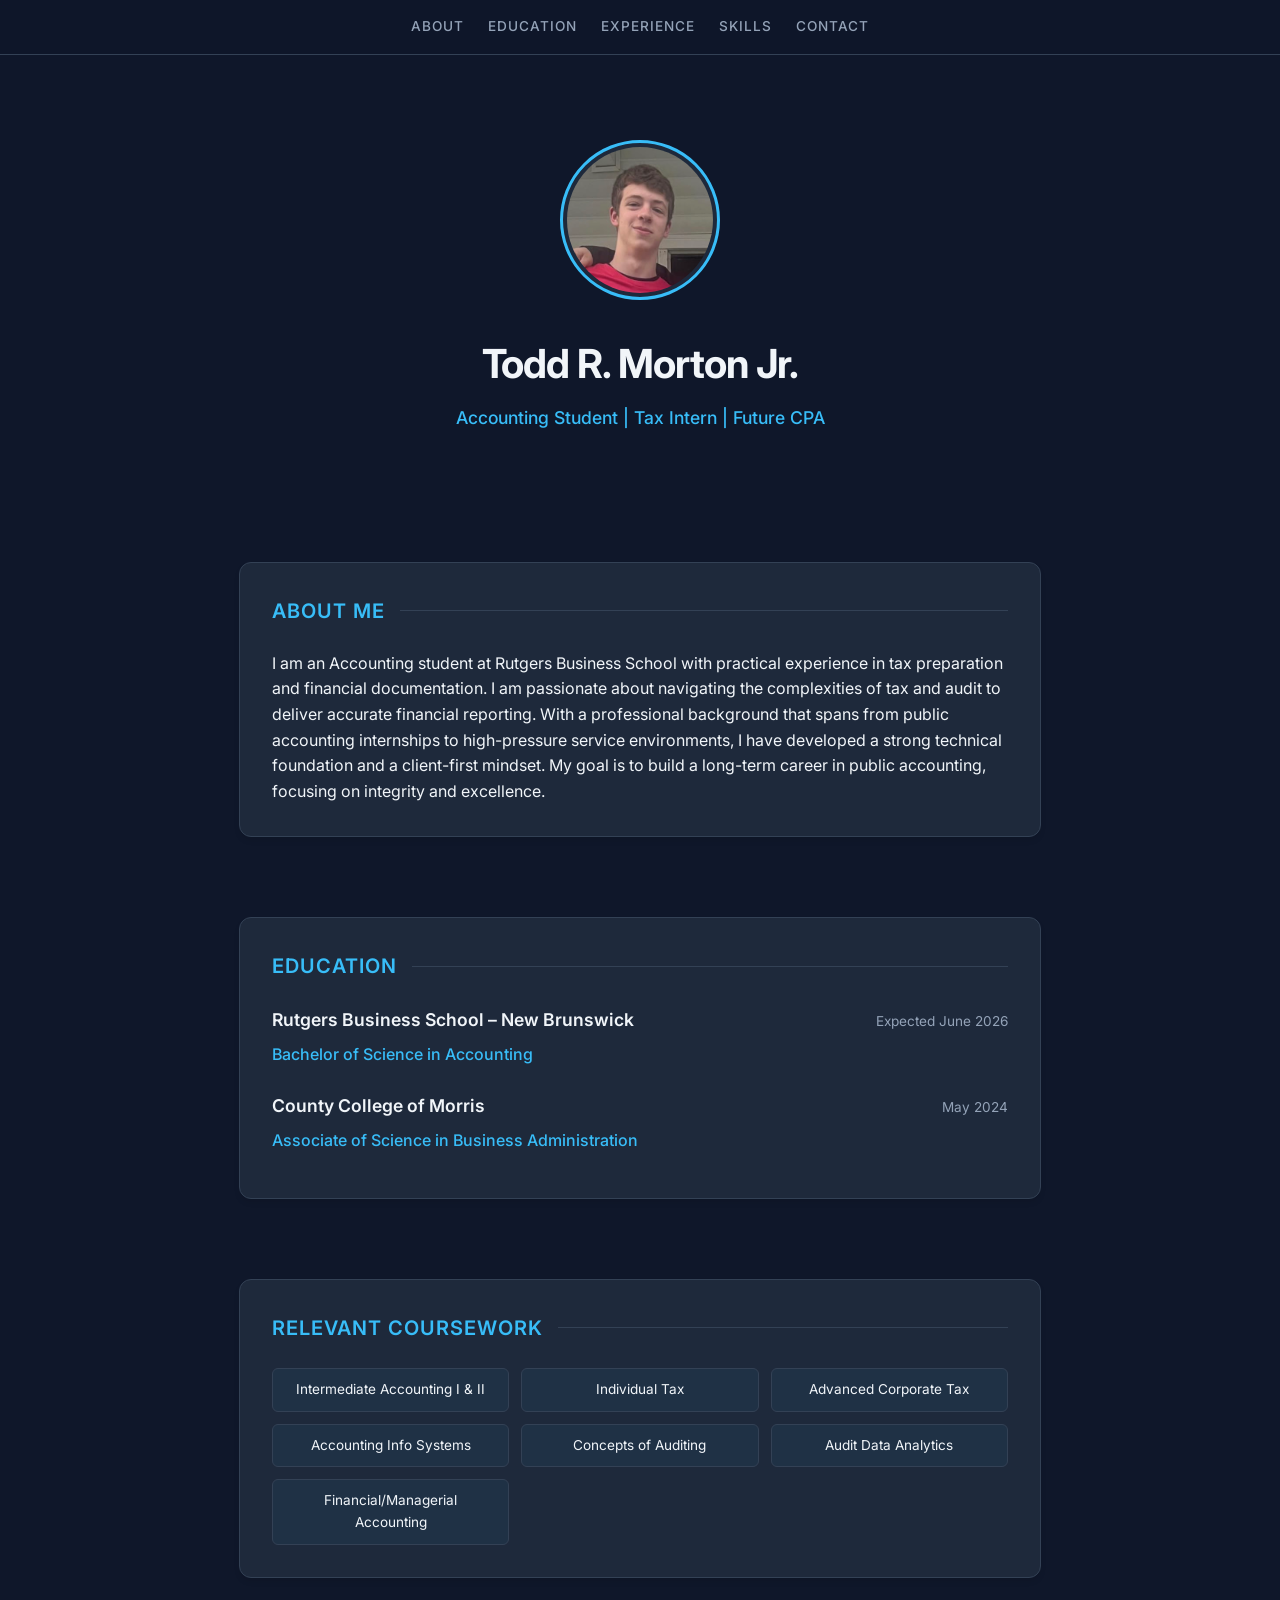
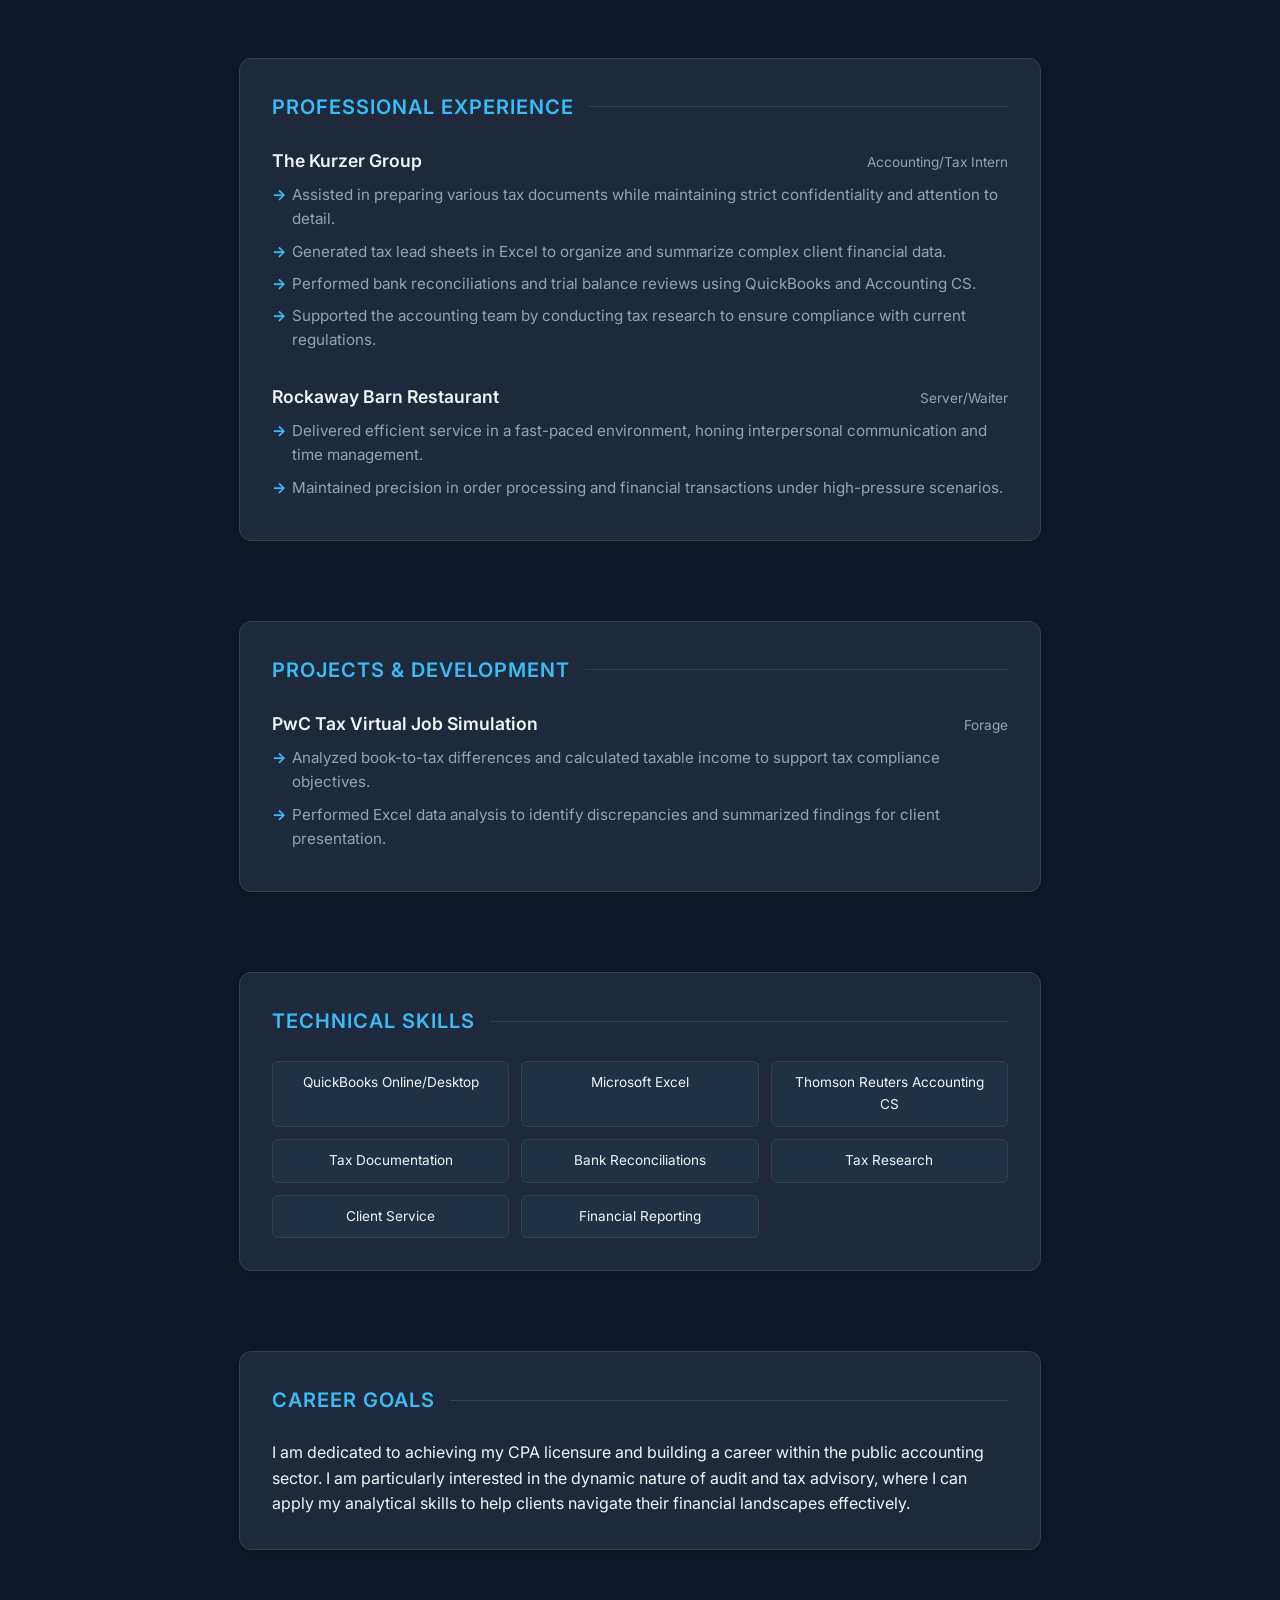
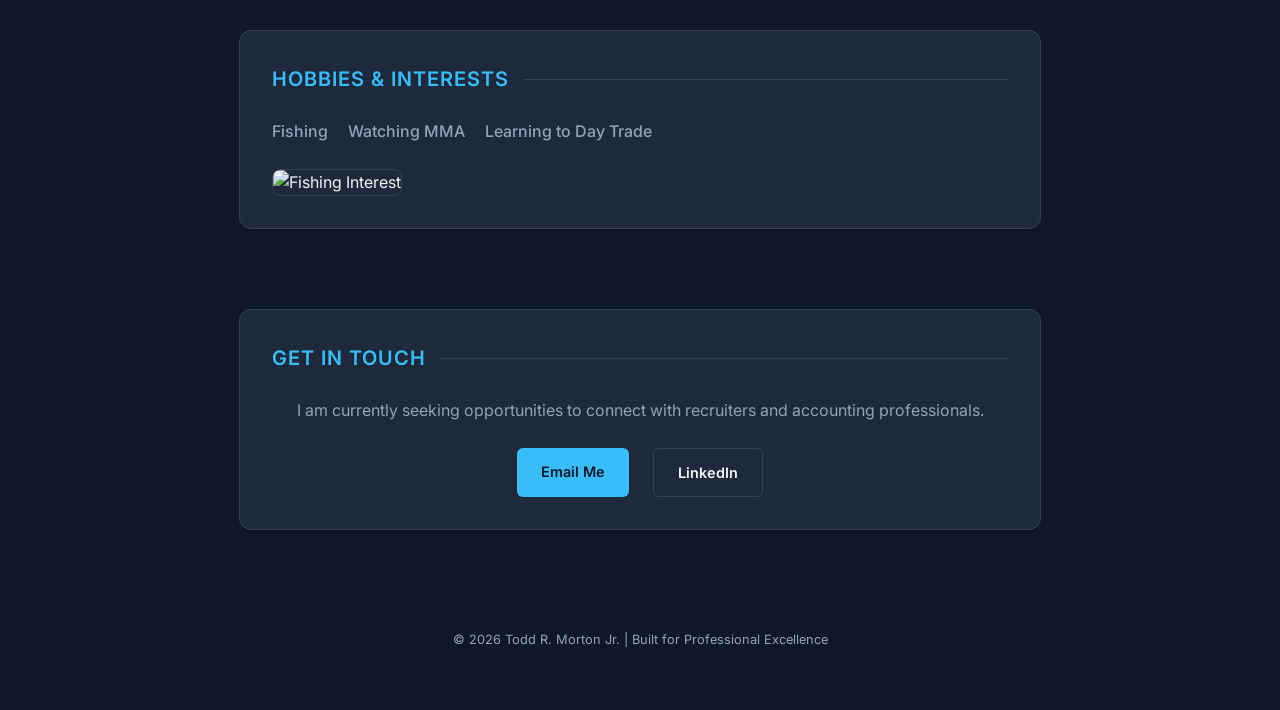
==== index.html @ 48b62138 "Add files via upload" ====
<!DOCTYPE html>
<html lang="en">
<head>
    <meta charset="UTF-8">
    <meta name="viewport" content="width=device-width, initial-scale=1.0">
    <title>Todd R. Morton Jr. | Portfolio</title>
    <link rel="preconnect" href="https://fonts.googleapis.com">
    <link rel="preconnect" href="https://fonts.gstatic.com" crossorigin>
    <link href="https://fonts.googleapis.com/css2?family=Inter:wght@300;400;500;600;700&display=swap" rel="stylesheet">
    <style>
        :root {
            --bg-dark: #0f172a;
            --bg-card: #1e293b;
            --primary-accent: #38bdf8;
            --text-main: #f1f5f9;
            --text-muted: #94a3b8;
            --border-color: #334155;
            --nav-bg: rgba(15, 23, 42, 0.9);
            --transition: all 0.3s ease;
        }

        * {
            margin: 0;
            padding: 0;
            box-sizing: border-box;
        }

        html {
            scroll-behavior: smooth;
        }

        body {
            font-family: 'Inter', sans-serif;
            background-color: var(--bg-dark);
            color: var(--text-main);
            line-height: 1.6;
            -webkit-font-smoothing: antialiased;
        }

        .container {
            max-width: 850px;
            margin: 0 auto;
            padding: 0 24px;
        }

        /* Navigation */
        nav {
            position: fixed;
            top: 0;
            width: 100%;
            background: var(--nav-bg);
            backdrop-filter: blur(10px);
            z-index: 1000;
            border-bottom: 1px solid var(--border-color);
        }

        nav .container {
            display: flex;
            justify-content: center;
            padding: 1rem 0;
            gap: 1.5rem;
        }

        nav a {
            text-decoration: none;
            color: var(--text-muted);
            font-size: 0.85rem;
            font-weight: 500;
            text-transform: uppercase;
            letter-spacing: 1px;
            transition: var(--transition);
        }

        nav a:hover {
            color: var(--primary-accent);
        }

        /* Header Section */
        header {
            padding: 140px 0 60px;
            text-align: center;
        }

        .profile-img {
            width: 160px;
            height: 160px;
            border-radius: 50%;
            object-fit: cover;
            margin-bottom: 24px;
            border: 3px solid var(--primary-accent);
            padding: 4px;
            background: var(--bg-card);
        }

        h1 {
            font-size: 2.5rem;
            font-weight: 700;
            margin-bottom: 8px;
            letter-spacing: -0.025em;
        }

        .title-tag {
            color: var(--primary-accent);
            font-size: 1.1rem;
            font-weight: 500;
            margin-bottom: 30px;
        }

        /* Section Styling */
        section {
            padding: 40px 0;
        }

        .card {
            background: var(--bg-card);
            border: 1px solid var(--border-color);
            border-radius: 12px;
            padding: 32px;
            box-shadow: 0 4px 6px -1px rgba(0, 0, 0, 0.1);
            transition: var(--transition);
        }

        .card:hover {
            border-color: var(--primary-accent);
        }

        h2 {
            font-size: 1.25rem;
            font-weight: 600;
            margin-bottom: 24px;
            color: var(--primary-accent);
            text-transform: uppercase;
            letter-spacing: 0.05em;
            display: flex;
            align-items: center;
        }

        h2::after {
            content: "";
            height: 1px;
            background: var(--border-color);
            flex-grow: 1;
            margin-left: 15px;
        }

        /* Lists and Items */
        .item-header {
            display: flex;
            justify-content: space-between;
            align-items: baseline;
            margin-bottom: 8px;
        }

        h3 {
            font-size: 1.1rem;
            font-weight: 600;
            color: var(--text-main);
        }

        .date {
            font-size: 0.85rem;
            color: var(--text-muted);
        }

        .sub-title {
            color: var(--primary-accent);
            font-weight: 500;
            margin-bottom: 12px;
            display: block;
        }

        .bullets {
            list-style: none;
        }

        .bullets li {
            position: relative;
            padding-left: 20px;
            margin-bottom: 8px;
            font-size: 0.95rem;
            color: var(--text-muted);
        }

        .bullets li::before {
            content: "→";
            position: absolute;
            left: 0;
            color: var(--primary-accent);
            font-weight: bold;
        }

        /* Skills Grid */
        .skills-grid {
            display: grid;
            grid-template-columns: repeat(auto-fill, minmax(180px, 1fr));
            gap: 12px;
        }

        .skill-tag {
            background: rgba(56, 189, 248, 0.05);
            border: 1px solid var(--border-color);
            padding: 10px 15px;
            border-radius: 6px;
            font-size: 0.85rem;
            text-align: center;
            transition: var(--transition);
        }

        .skill-tag:hover {
            background: rgba(56, 189, 248, 0.1);
            border-color: var(--primary-accent);
        }

        /* Hobbies Section */
        .hobby-list {
            display: flex;
            gap: 20px;
            margin-bottom: 24px;
            flex-wrap: wrap;
        }

        .hobby-item {
            color: var(--text-muted);
            font-weight: 500;
        }

        .hobby-img {
            width: 100%;
            max-height: 350px;
            object-fit: cover;
            border-radius: 8px;
            border: 1px solid var(--border-color);
        }

        /* Contact Section */
        .contact-links {
            display: flex;
            justify-content: center;
            gap: 1.5rem;
            margin-top: 20px;
        }

        .btn {
            padding: 12px 24px;
            border-radius: 6px;
            text-decoration: none;
            font-weight: 600;
            font-size: 0.9rem;
            transition: var(--transition);
        }

        .btn-primary {
            background: var(--primary-accent);
            color: var(--bg-dark);
        }

        .btn-primary:hover {
            opacity: 0.9;
            transform: translateY(-2px);
        }

        .btn-secondary {
            border: 1px solid var(--border-color);
            color: var(--text-main);
        }

        .btn-secondary:hover {
            background: var(--border-color);
            transform: translateY(-2px);
        }

        footer {
            text-align: center;
            padding: 60px 0;
            color: var(--text-muted);
            font-size: 0.8rem;
        }

        /* Responsive */
        @media (max-width: 640px) {
            h1 { font-size: 2rem; }
            .item-header { flex-direction: column; }
            .date { margin-top: 4px; }
            nav .container { gap: 0.8rem; }
            nav a { font-size: 0.7rem; }
        }
    </style>
</head>
<body>

    <nav>
        <div class="container">
            <a href="#about">About</a>
            <a href="#education">Education</a>
            <a href="#experience">Experience</a>
            <a href="#skills">Skills</a>
            <a href="#contact">Contact</a>
        </div>
    </nav>

    <header>
        <div class="container">
            <img src="Assets/PFP.jpeg" alt="Todd R. Morton Jr." class="profile-img">
            <h1>Todd R. Morton Jr.</h1>
            <p class="title-tag">Accounting Student | Tax Intern | Future CPA</p>
        </div>
    </header>

    <main class="container">
        
        <section id="about">
            <div class="card">
                <h2>About Me</h2>
                <p>I am an Accounting student at Rutgers Business School with practical experience in tax preparation and financial documentation. I am passionate about navigating the complexities of tax and audit to deliver accurate financial reporting. With a professional background that spans from public accounting internships to high-pressure service environments, I have developed a strong technical foundation and a client-first mindset. My goal is to build a long-term career in public accounting, focusing on integrity and excellence.</p>
            </div>
        </section>

        <section id="education">
            <div class="card">
                <h2>Education</h2>
                
                <div style="margin-bottom: 24px;">
                    <div class="item-header">
                        <h3>Rutgers Business School – New Brunswick</h3>
                        <span class="date">Expected June 2026</span>
                    </div>
                    <span class="sub-title">Bachelor of Science in Accounting</span>
                </div>

                <div>
                    <div class="item-header">
                        <h3>County College of Morris</h3>
                        <span class="date">May 2024</span>
                    </div>
                    <span class="sub-title">Associate of Science in Business Administration</span>
                </div>
            </div>
        </section>

        <section id="coursework">
            <div class="card">
                <h2>Relevant Coursework</h2>
                <div class="skills-grid">
                    <div class="skill-tag">Intermediate Accounting I & II</div>
                    <div class="skill-tag">Individual Tax</div>
                    <div class="skill-tag">Advanced Corporate Tax</div>
                    <div class="skill-tag">Accounting Info Systems</div>
                    <div class="skill-tag">Concepts of Auditing</div>
                    <div class="skill-tag">Audit Data Analytics</div>
                    <div class="skill-tag">Financial/Managerial Accounting</div>
                </div>
            </div>
        </section>

        <section id="experience">
            <div class="card">
                <h2>Professional Experience</h2>
                
                <div style="margin-bottom: 30px;">
                    <div class="item-header">
                        <h3>The Kurzer Group</h3>
                        <span class="date">Accounting/Tax Intern</span>
                    </div>
                    <ul class="bullets">
                        <li>Assisted in preparing various tax documents while maintaining strict confidentiality and attention to detail.</li>
                        <li>Generated tax lead sheets in Excel to organize and summarize complex client financial data.</li>
                        <li>Performed bank reconciliations and trial balance reviews using QuickBooks and Accounting CS.</li>
                        <li>Supported the accounting team by conducting tax research to ensure compliance with current regulations.</li>
                    </ul>
                </div>

                <div>
                    <div class="item-header">
                        <h3>Rockaway Barn Restaurant</h3>
                        <span class="date">Server/Waiter</span>
                    </div>
                    <ul class="bullets">
                        <li>Delivered efficient service in a fast-paced environment, honing interpersonal communication and time management.</li>
                        <li>Maintained precision in order processing and financial transactions under high-pressure scenarios.</li>
                    </ul>
                </div>
            </div>
        </section>

        <section id="projects">
            <div class="card">
                <h2>Projects & Development</h2>
                <div class="item-header">
                    <h3>PwC Tax Virtual Job Simulation</h3>
                    <span class="date">Forage</span>
                </div>
                <ul class="bullets">
                    <li>Analyzed book-to-tax differences and calculated taxable income to support tax compliance objectives.</li>
                    <li>Performed Excel data analysis to identify discrepancies and summarized findings for client presentation.</li>
                </ul>
            </div>
        </section>

        <section id="skills">
            <div class="card">
                <h2>Technical Skills</h2>
                <div class="skills-grid">
                    <div class="skill-tag">QuickBooks Online/Desktop</div>
                    <div class="skill-tag">Microsoft Excel</div>
                    <div class="skill-tag">Thomson Reuters Accounting CS</div>
                    <div class="skill-tag">Tax Documentation</div>
                    <div class="skill-tag">Bank Reconciliations</div>
                    <div class="skill-tag">Tax Research</div>
                    <div class="skill-tag">Client Service</div>
                    <div class="skill-tag">Financial Reporting</div>
                </div>
            </div>
        </section>

        <section id="goals">
            <div class="card">
                <h2>Career Goals</h2>
                <p>I am dedicated to achieving my CPA licensure and building a career within the public accounting sector. I am particularly interested in the dynamic nature of audit and tax advisory, where I can apply my analytical skills to help clients navigate their financial landscapes effectively.</p>
            </div>
        </section>

        <section id="hobbies">
            <div class="card">
                <h2>Hobbies & Interests</h2>
                <div class="hobby-list">
                    <span class="hobby-item">Fishing</span>
                    <span class="hobby-item">Watching MMA</span>
                    <span class="hobby-item">Learning to Day Trade</span>
                </div>
                <img src="Assets/fishing.jpg" alt="Fishing Interest" class="hobby-img">
            </div>
        </section>

        <section id="contact">
            <div class="card" style="text-align: center;">
                <h2>Get In Touch</h2>
                <p style="color: var(--text-muted); margin-bottom: 24px;">I am currently seeking opportunities to connect with recruiters and accounting professionals.</p>
                <div class="contact-links">
                    <a href="mailto:trm168@rutgers.edu" class="btn btn-primary">Email Me</a>
                    <a href="https://www.linkedin.com/in/todd-morton-99712b32a/" target="_blank" class="btn btn-secondary">LinkedIn</a>
                </div>
            </div>
        </section>

    </main>

    <footer>
        <div class="container">
            <p>&copy; 2026 Todd R. Morton Jr. | Built for Professional Excellence</p>
        </div>
    </footer>

</body>
</html>
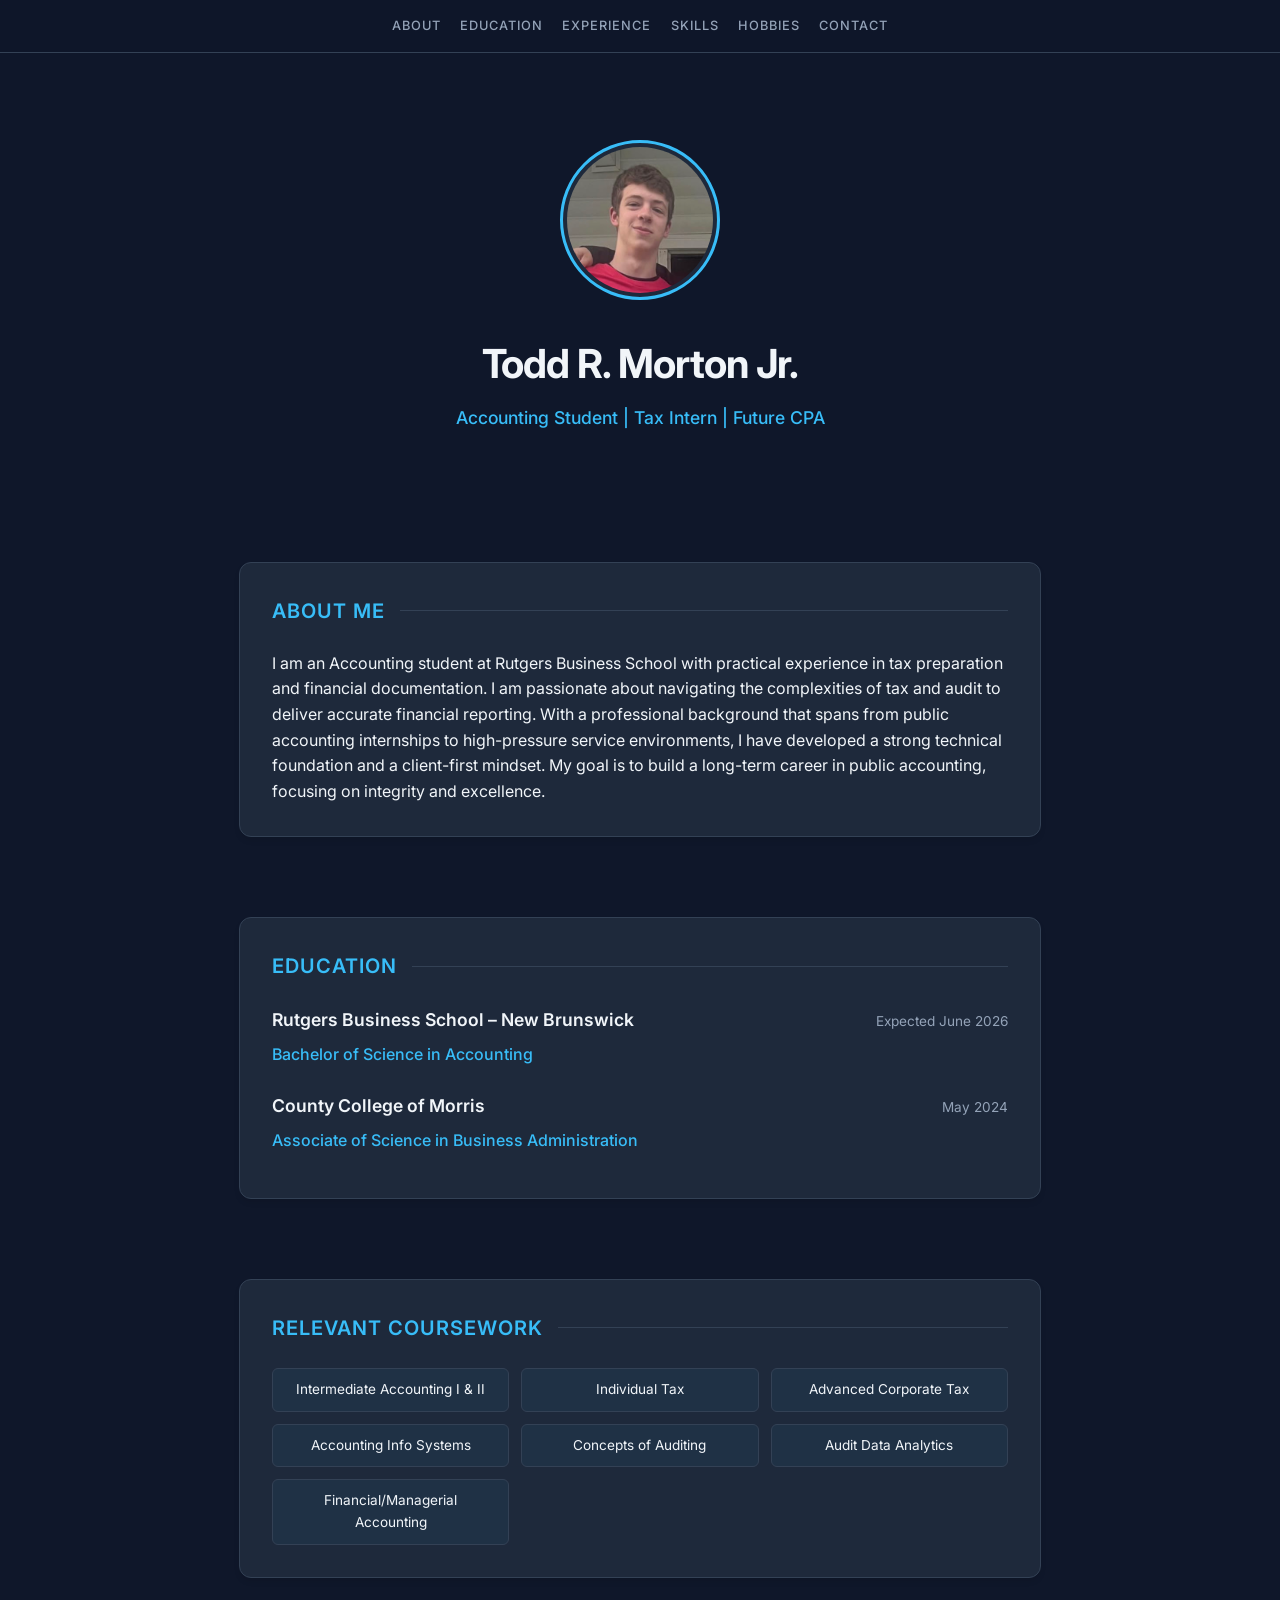
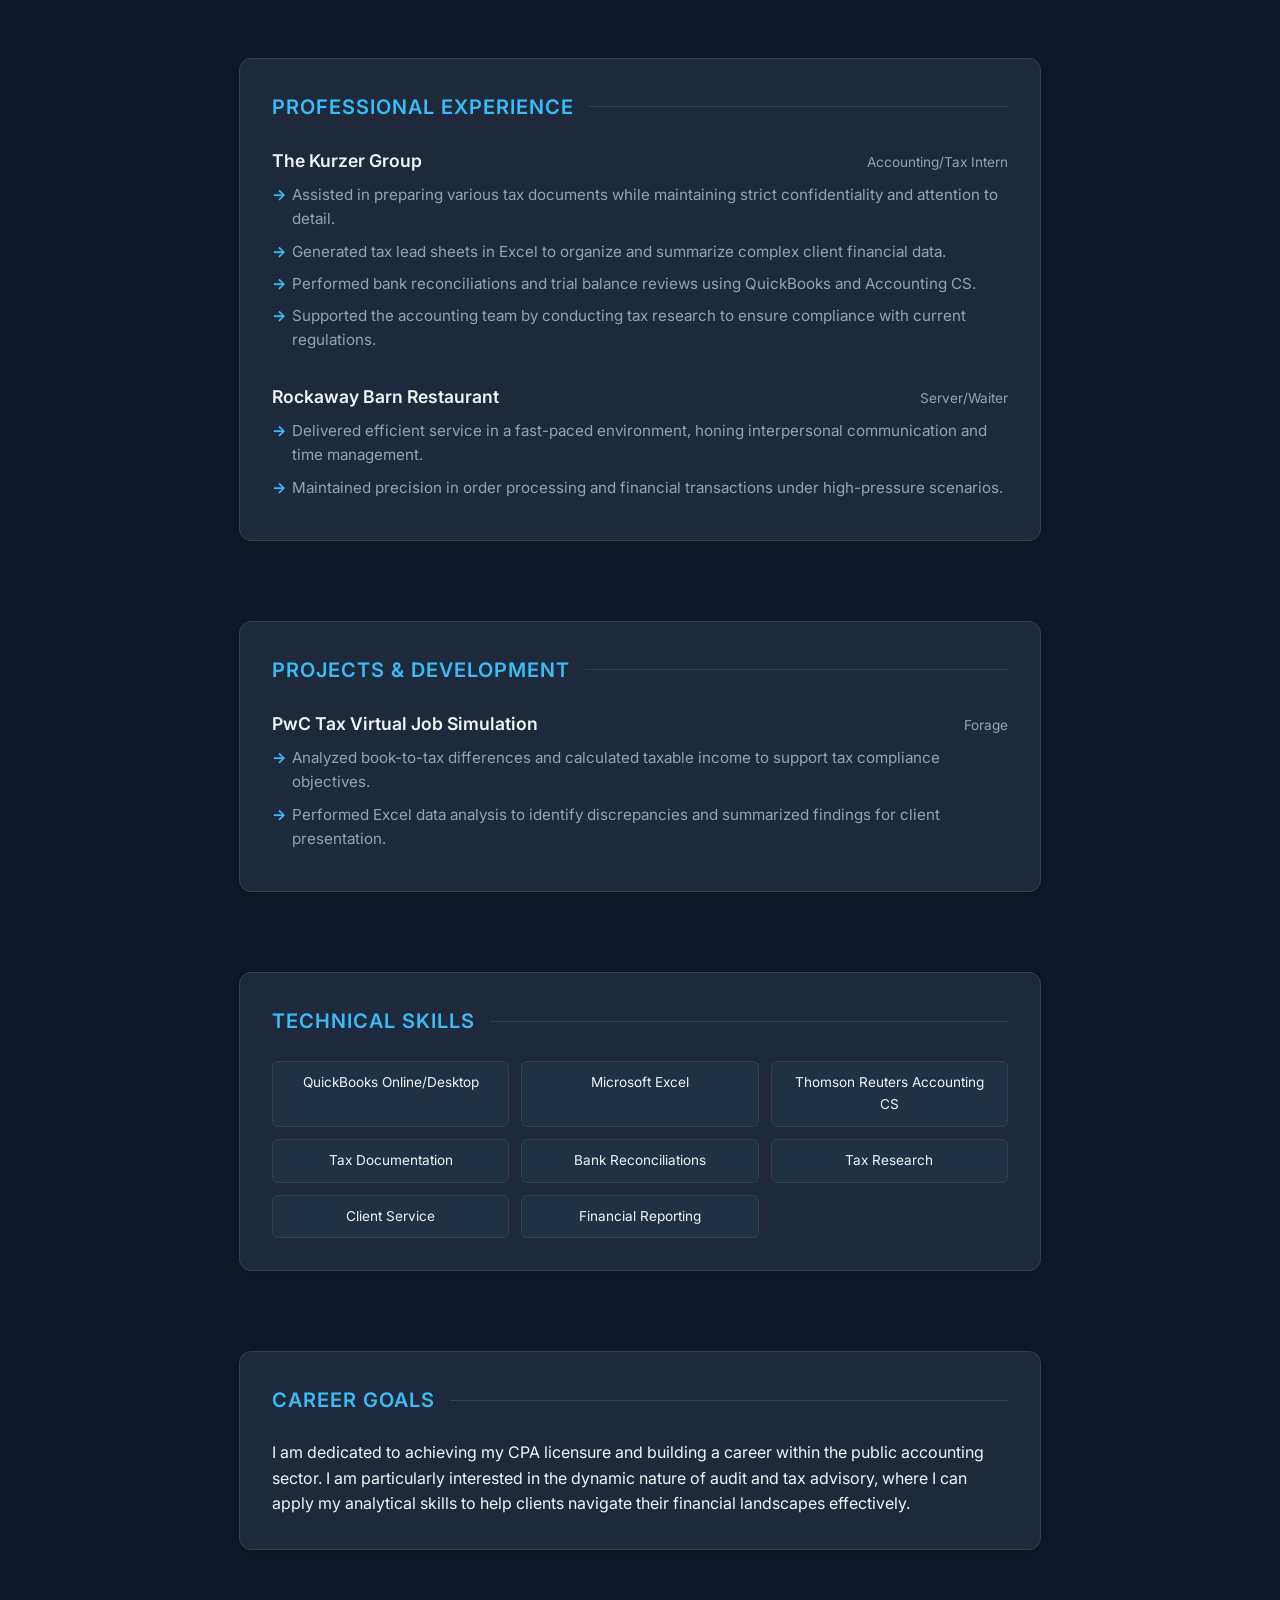
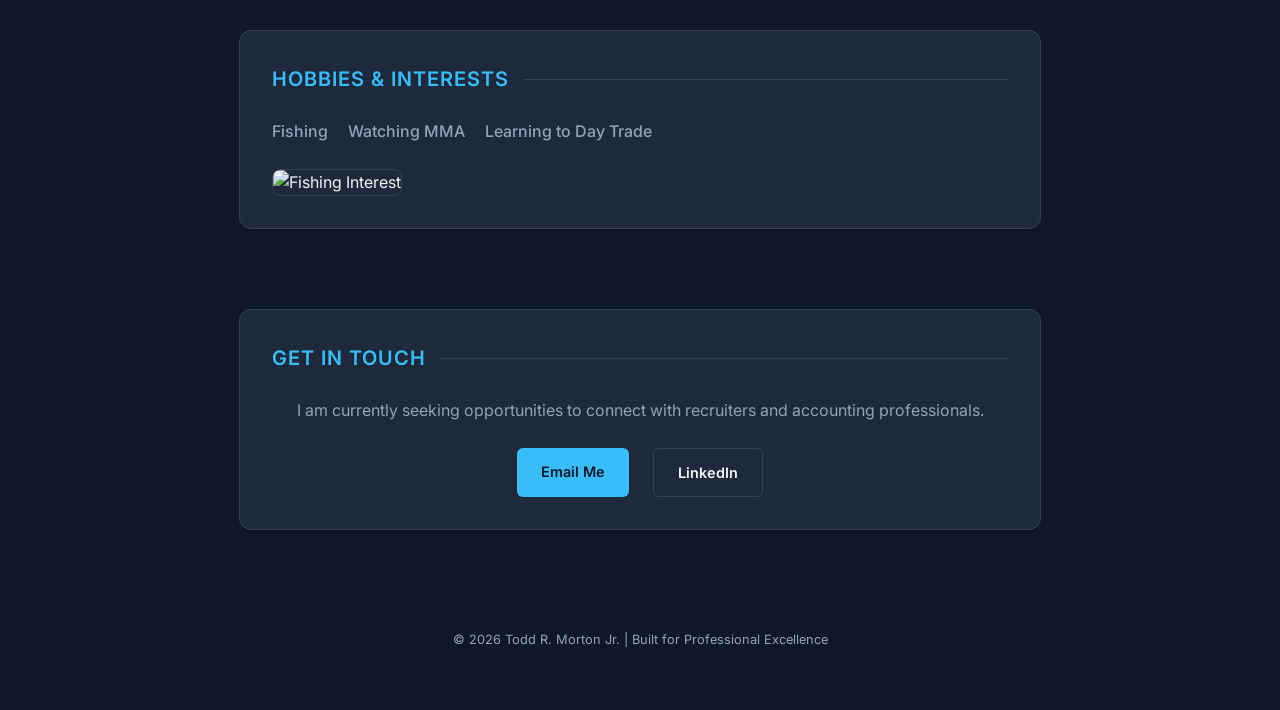
==== commit 31f81267: "Add files via upload" ====
--- a/index.html
+++ b/index.html
@@ -58,13 +58,13 @@
             display: flex;
             justify-content: center;
             padding: 1rem 0;
-            gap: 1.5rem;
+            gap: 1.2rem;
         }
 
         nav a {
             text-decoration: none;
             color: var(--text-muted);
-            font-size: 0.85rem;
+            font-size: 0.8rem;
             font-weight: 500;
             text-transform: uppercase;
             letter-spacing: 1px;
@@ -281,8 +281,8 @@
             h1 { font-size: 2rem; }
             .item-header { flex-direction: column; }
             .date { margin-top: 4px; }
-            nav .container { gap: 0.8rem; }
-            nav a { font-size: 0.7rem; }
+            nav .container { gap: 0.6rem; }
+            nav a { font-size: 0.65rem; }
         }
     </style>
 </head>
@@ -294,6 +294,7 @@
             <a href="#education">Education</a>
             <a href="#experience">Experience</a>
             <a href="#skills">Skills</a>
+            <a href="#hobbies">Hobbies</a>
             <a href="#contact">Contact</a>
         </div>
     </nav>
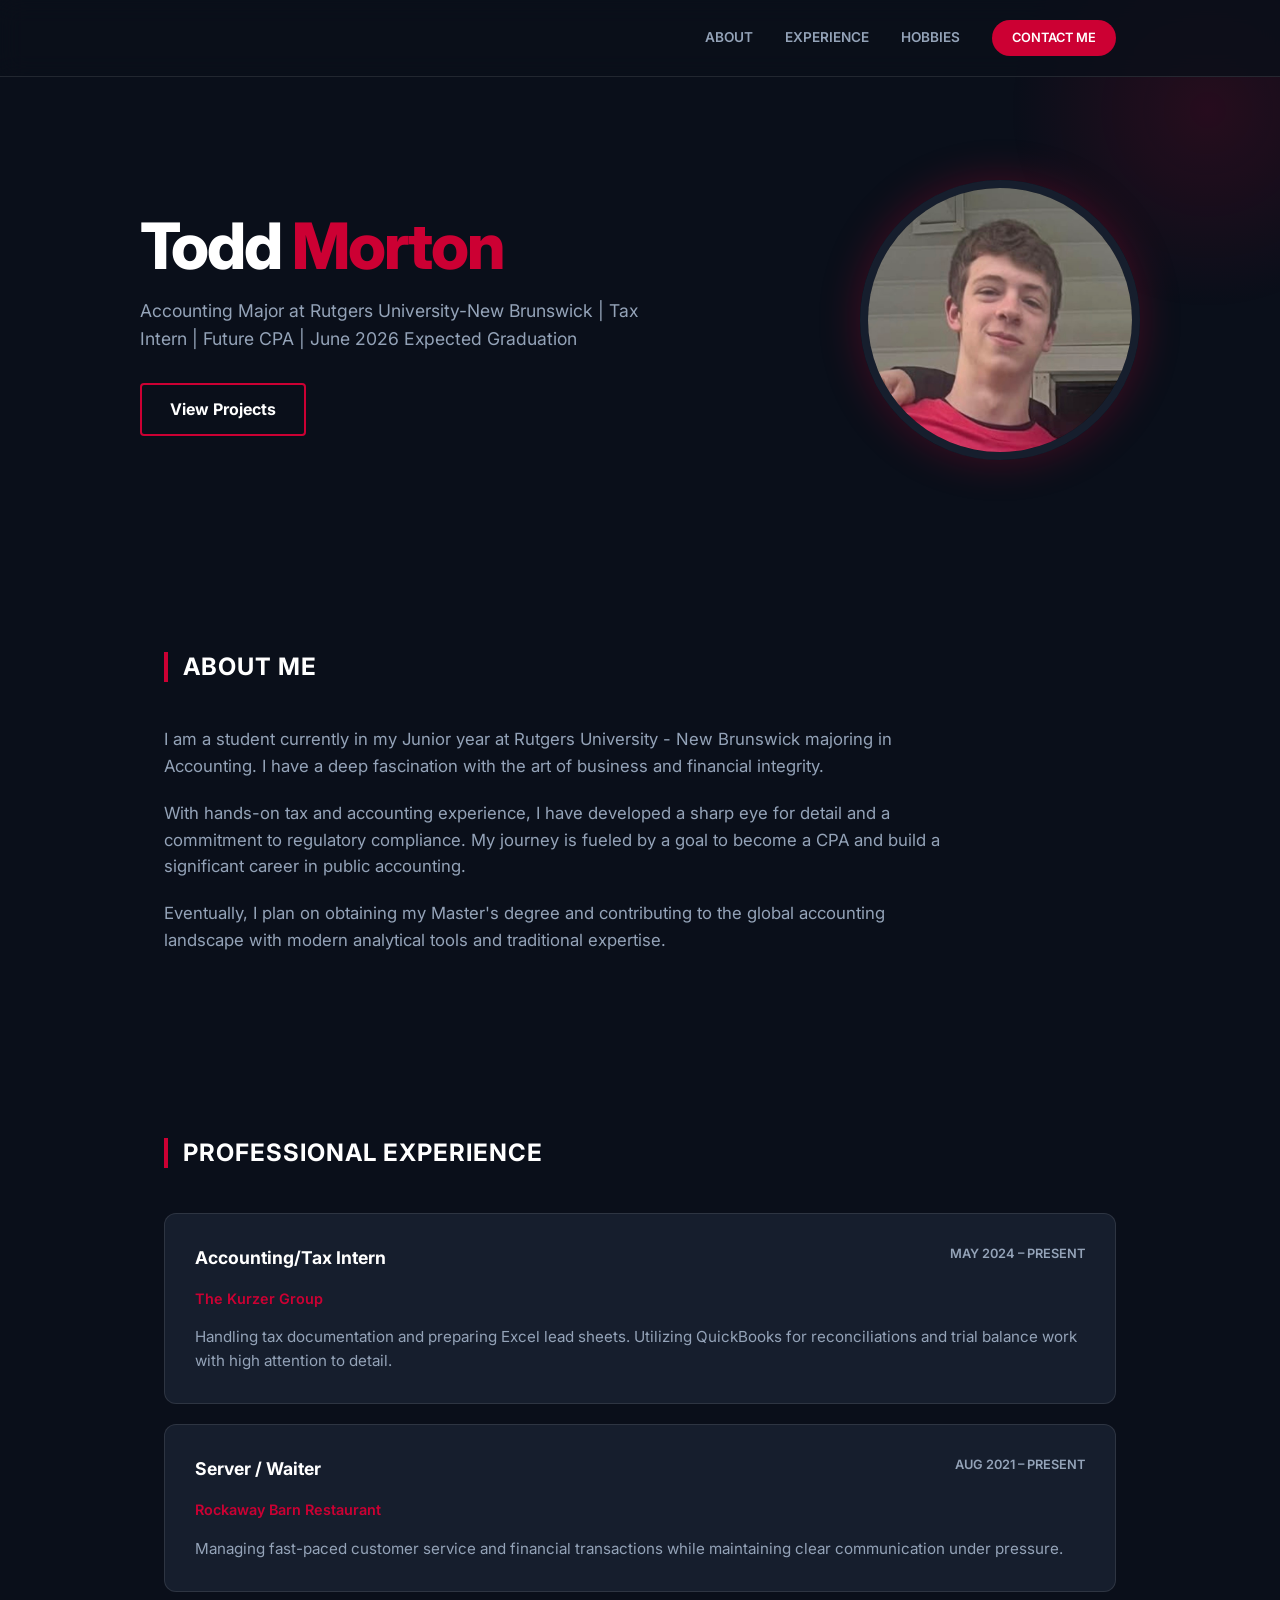
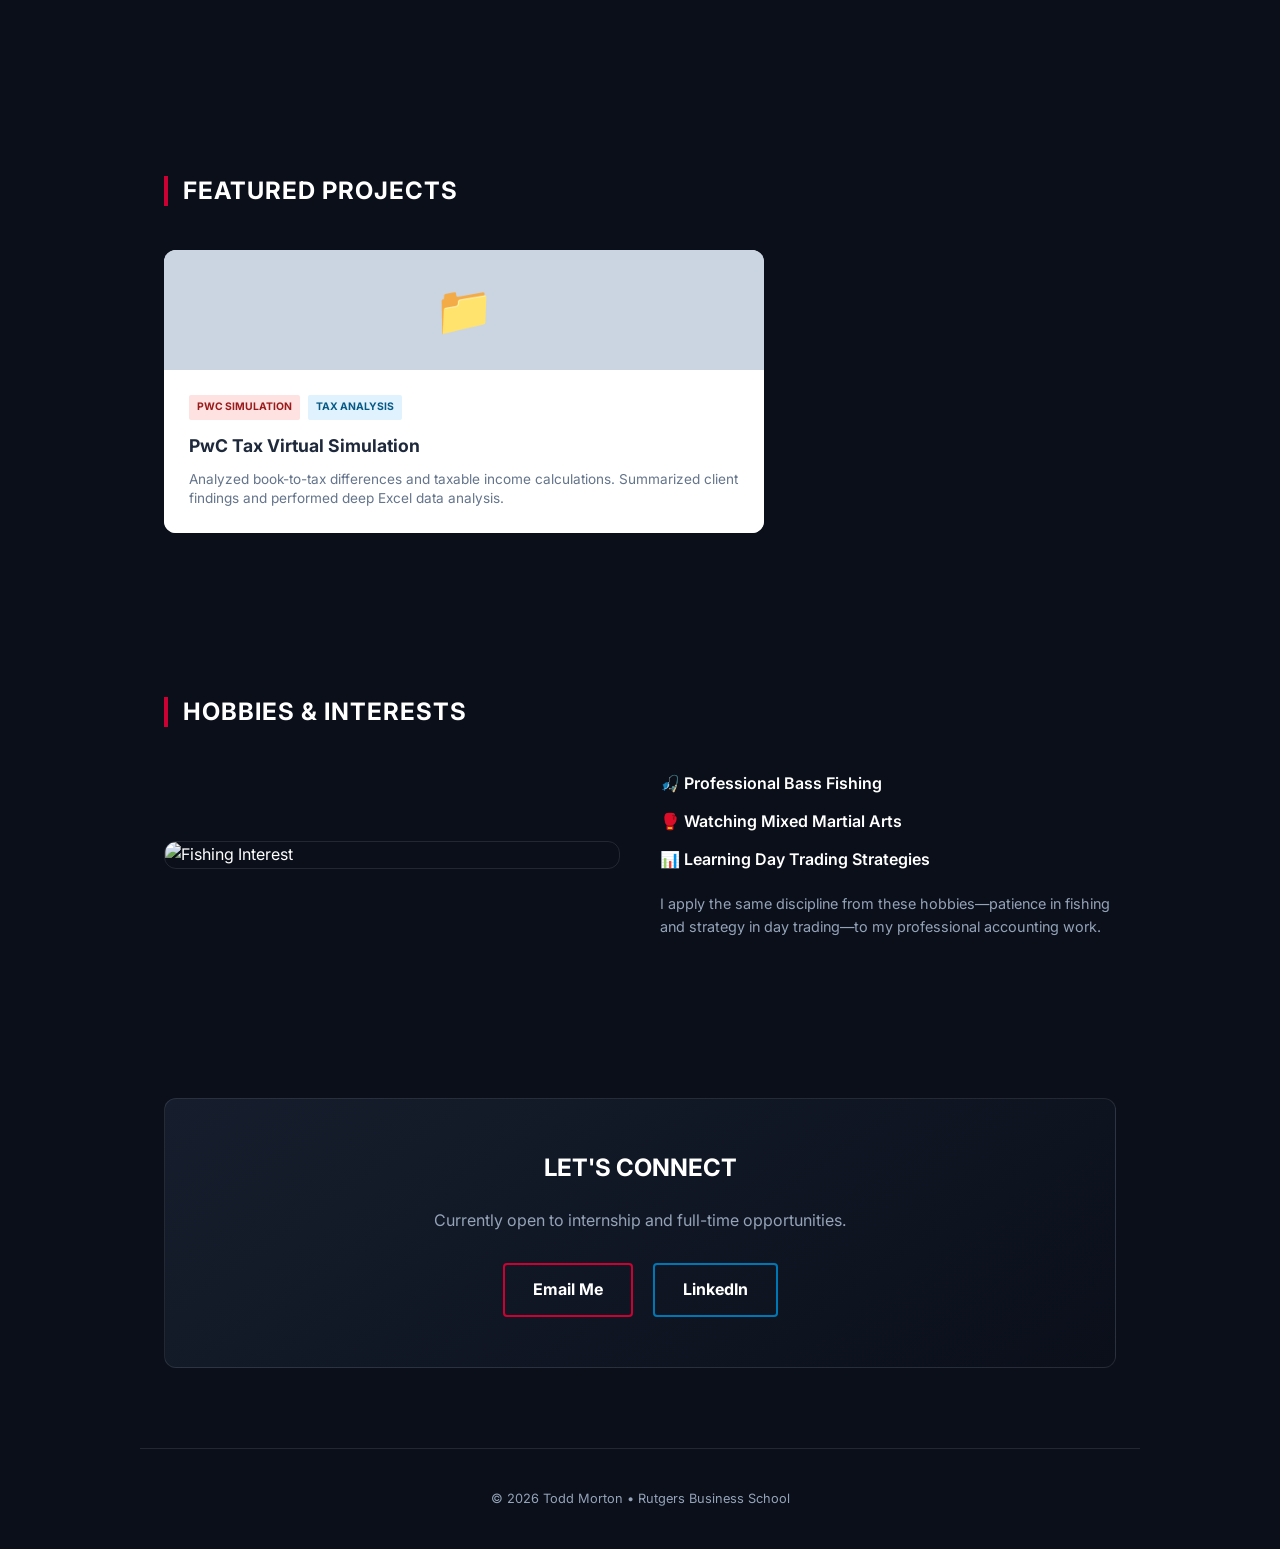
==== commit ecdfc4f0: "Add files via upload" ====
--- a/index.html
+++ b/index.html
@@ -3,20 +3,20 @@
 <head>
     <meta charset="UTF-8">
     <meta name="viewport" content="width=device-width, initial-scale=1.0">
-    <title>Todd R. Morton Jr. | Portfolio</title>
+    <title>Todd Morton | Accounting Professional</title>
     <link rel="preconnect" href="https://fonts.googleapis.com">
     <link rel="preconnect" href="https://fonts.gstatic.com" crossorigin>
-    <link href="https://fonts.googleapis.com/css2?family=Inter:wght@300;400;500;600;700&display=swap" rel="stylesheet">
+    <link href="https://fonts.googleapis.com/css2?family=Inter:wght@300;400;600;700;800&display=swap" rel="stylesheet">
     <style>
         :root {
-            --bg-dark: #0f172a;
-            --bg-card: #1e293b;
-            --primary-accent: #38bdf8;
-            --text-main: #f1f5f9;
+            --bg-dark: #0a0f1a;
+            --bg-card: #161e2d;
+            --accent-red: #cc0033; /* Rutgers Red */
+            --accent-blue: #38bdf8;
+            --text-main: #ffffff;
             --text-muted: #94a3b8;
-            --border-color: #334155;
-            --nav-bg: rgba(15, 23, 42, 0.9);
-            --transition: all 0.3s ease;
+            --border: rgba(255, 255, 255, 0.1);
+            --transition: all 0.4s cubic-bezier(0.175, 0.885, 0.32, 1.275);
         }
 
         * {
@@ -25,20 +25,30 @@
             box-sizing: border-box;
         }
 
-        html {
-            scroll-behavior: smooth;
-        }
+        html { scroll-behavior: smooth; }
 
         body {
             font-family: 'Inter', sans-serif;
             background-color: var(--bg-dark);
             color: var(--text-main);
             line-height: 1.6;
-            -webkit-font-smoothing: antialiased;
+            overflow-x: hidden;
+        }
+
+        /* Modern Background Decoration */
+        body::before {
+            content: "";
+            position: fixed;
+            top: -10%;
+            right: -10%;
+            width: 400px;
+            height: 400px;
+            background: radial-gradient(circle, rgba(204, 0, 51, 0.15) 0%, transparent 70%);
+            z-index: -1;
         }
 
         .container {
-            max-width: 850px;
+            max-width: 1000px;
             margin: 0 auto;
             padding: 0 24px;
         }
@@ -48,241 +58,246 @@
             position: fixed;
             top: 0;
             width: 100%;
-            background: var(--nav-bg);
-            backdrop-filter: blur(10px);
+            padding: 20px 0;
+            background: rgba(10, 15, 26, 0.8);
+            backdrop-filter: blur(12px);
             z-index: 1000;
-            border-bottom: 1px solid var(--border-color);
+            border-bottom: 1px solid var(--border);
         }
 
         nav .container {
             display: flex;
-            justify-content: center;
-            padding: 1rem 0;
-            gap: 1.2rem;
-        }
-
-        nav a {
+            justify-content: flex-end; /* Pushes links to the right since logo is gone */
+            align-items: center;
+        }
+
+        .nav-links {
+            display: flex;
+            gap: 2rem;
+            align-items: center;
+        }
+
+        .nav-links a {
             text-decoration: none;
             color: var(--text-muted);
-            font-size: 0.8rem;
-            font-weight: 500;
+            font-size: 0.85rem;
+            font-weight: 600;
             text-transform: uppercase;
-            letter-spacing: 1px;
             transition: var(--transition);
         }
 
-        nav a:hover {
-            color: var(--primary-accent);
-        }
-
-        /* Header Section */
-        header {
-            padding: 140px 0 60px;
-            text-align: center;
+        .nav-links a:hover { color: var(--text-main); }
+
+        .contact-pill {
+            background: var(--accent-red);
+            color: white !important;
+            padding: 8px 20px;
+            border-radius: 50px;
+            font-size: 0.8rem !important;
+        }
+
+        /* Hero Section */
+        .hero {
+            padding: 180px 0 100px;
+            display: flex;
+            align-items: center;
+            justify-content: space-between;
+            gap: 40px;
+        }
+
+        .hero-text { flex: 1; }
+
+        .hero-text h1 {
+            font-size: 4rem;
+            font-weight: 800;
+            line-height: 1.1;
+            margin-bottom: 15px;
+            letter-spacing: -2px;
+        }
+
+        .hero-text h1 span { color: var(--accent-red); }
+
+        .hero-subtitle {
+            font-size: 1.1rem;
+            color: var(--text-muted);
+            margin-bottom: 30px;
+            max-width: 500px;
+        }
+
+        .btn-view-projects {
+            display: inline-block;
+            padding: 12px 28px;
+            border: 2px solid var(--accent-red);
+            color: var(--text-main);
+            text-decoration: none;
+            font-weight: 700;
+            border-radius: 4px;
+            transition: var(--transition);
+        }
+
+        .btn-view-projects:hover {
+            background: var(--accent-red);
+            transform: translateY(-3px);
+        }
+
+        .hero-image-wrapper {
+            position: relative;
+            flex-shrink: 0;
         }
 
         .profile-img {
-            width: 160px;
-            height: 160px;
+            width: 280px;
+            height: 280px;
             border-radius: 50%;
             object-fit: cover;
-            margin-bottom: 24px;
-            border: 3px solid var(--primary-accent);
-            padding: 4px;
+            border: 8px solid var(--bg-card);
+            box-shadow: 0 0 40px rgba(204, 0, 51, 0.3);
+            position: relative;
+            z-index: 2;
+        }
+
+        /* Section Styling */
+        section { padding: 80px 0; }
+
+        .section-header {
+            margin-bottom: 40px;
+            display: flex;
+            align-items: center;
+            gap: 15px;
+        }
+
+        .section-header span {
+            width: 4px;
+            height: 30px;
+            background: var(--accent-red);
+            display: inline-block;
+        }
+
+        .section-header h2 {
+            text-transform: uppercase;
+            font-size: 1.5rem;
+            letter-spacing: 1px;
+        }
+
+        /* About Section */
+        .about-content p {
+            color: var(--text-muted);
+            margin-bottom: 20px;
+            font-size: 1.05rem;
+            max-width: 800px;
+        }
+
+        /* Experience Cards */
+        .exp-card {
             background: var(--bg-card);
-        }
-
-        h1 {
-            font-size: 2.5rem;
+            border: 1px solid var(--border);
+            border-radius: 12px;
+            padding: 30px;
+            margin-bottom: 20px;
+            transition: var(--transition);
+        }
+
+        .exp-card:hover { border-color: var(--accent-red); }
+
+        .exp-header {
+            display: flex;
+            justify-content: space-between;
+            margin-bottom: 15px;
+        }
+
+        .exp-title { font-weight: 700; font-size: 1.1rem; }
+        .exp-date { color: var(--text-muted); font-size: 0.8rem; font-weight: 600; }
+        .exp-company { color: var(--accent-red); font-size: 0.9rem; font-weight: 600; margin-bottom: 15px; display: block; }
+        
+        .exp-card p { color: var(--text-muted); font-size: 0.95rem; }
+
+        /* Featured Projects */
+        .project-grid {
+            display: grid;
+            grid-template-columns: 1fr;
+            max-width: 600px;
+        }
+
+        .project-card {
+            background: #e2e8f0;
+            border-radius: 12px;
+            overflow: hidden;
+            color: #1e293b;
+            transition: var(--transition);
+        }
+
+        .project-card:hover { transform: translateY(-10px); }
+
+        .project-top {
+            height: 120px;
+            display: flex;
+            align-items: center;
+            justify-content: center;
+            background: #cbd5e1;
+        }
+
+        .project-content {
+            padding: 25px;
+            background: white;
+        }
+
+        .tag-row { display: flex; gap: 8px; margin-bottom: 12px; }
+        .tag {
+            font-size: 0.65rem;
+            padding: 4px 8px;
+            border-radius: 2px;
             font-weight: 700;
-            margin-bottom: 8px;
-            letter-spacing: -0.025em;
-        }
-
-        .title-tag {
-            color: var(--primary-accent);
-            font-size: 1.1rem;
-            font-weight: 500;
-            margin-bottom: 30px;
-        }
-
-        /* Section Styling */
-        section {
-            padding: 40px 0;
-        }
-
-        .card {
-            background: var(--bg-card);
-            border: 1px solid var(--border-color);
+            text-transform: uppercase;
+        }
+        .tag.red { background: #fee2e2; color: #991b1b; }
+        .tag.blue { background: #e0f2fe; color: #075985; }
+
+        .project-content h3 { font-size: 1.1rem; margin-bottom: 10px; }
+        .project-content p { font-size: 0.85rem; color: #64748b; line-height: 1.4; }
+
+        /* Hobbies Section */
+        .hobby-section {
+            display: grid;
+            grid-template-columns: 1fr 1fr;
+            gap: 40px;
+            align-items: center;
+        }
+
+        .hobby-img-frame {
             border-radius: 12px;
-            padding: 32px;
-            box-shadow: 0 4px 6px -1px rgba(0, 0, 0, 0.1);
-            transition: var(--transition);
-        }
-
-        .card:hover {
-            border-color: var(--primary-accent);
-        }
-
-        h2 {
-            font-size: 1.25rem;
+            overflow: hidden;
+            border: 1px solid var(--border);
+        }
+
+        .hobby-img-frame img { width: 100%; display: block; filter: grayscale(30%); }
+
+        .hobby-list { list-style: none; }
+        .hobby-list li {
+            margin-bottom: 12px;
+            display: flex;
+            align-items: center;
+            gap: 10px;
+            font-size: 1rem;
             font-weight: 600;
-            margin-bottom: 24px;
-            color: var(--primary-accent);
-            text-transform: uppercase;
-            letter-spacing: 0.05em;
-            display: flex;
-            align-items: center;
-        }
-
-        h2::after {
-            content: "";
-            height: 1px;
-            background: var(--border-color);
-            flex-grow: 1;
-            margin-left: 15px;
-        }
-
-        /* Lists and Items */
-        .item-header {
-            display: flex;
-            justify-content: space-between;
-            align-items: baseline;
-            margin-bottom: 8px;
-        }
-
-        h3 {
-            font-size: 1.1rem;
-            font-weight: 600;
-            color: var(--text-main);
-        }
-
-        .date {
-            font-size: 0.85rem;
-            color: var(--text-muted);
-        }
-
-        .sub-title {
-            color: var(--primary-accent);
-            font-weight: 500;
-            margin-bottom: 12px;
-            display: block;
-        }
-
-        .bullets {
-            list-style: none;
-        }
-
-        .bullets li {
-            position: relative;
-            padding-left: 20px;
-            margin-bottom: 8px;
-            font-size: 0.95rem;
-            color: var(--text-muted);
-        }
-
-        .bullets li::before {
-            content: "→";
-            position: absolute;
-            left: 0;
-            color: var(--primary-accent);
-            font-weight: bold;
-        }
-
-        /* Skills Grid */
-        .skills-grid {
-            display: grid;
-            grid-template-columns: repeat(auto-fill, minmax(180px, 1fr));
-            gap: 12px;
-        }
-
-        .skill-tag {
-            background: rgba(56, 189, 248, 0.05);
-            border: 1px solid var(--border-color);
-            padding: 10px 15px;
-            border-radius: 6px;
-            font-size: 0.85rem;
-            text-align: center;
-            transition: var(--transition);
-        }
-
-        .skill-tag:hover {
-            background: rgba(56, 189, 248, 0.1);
-            border-color: var(--primary-accent);
-        }
-
-        /* Hobbies Section */
-        .hobby-list {
-            display: flex;
-            gap: 20px;
-            margin-bottom: 24px;
-            flex-wrap: wrap;
-        }
-
-        .hobby-item {
-            color: var(--text-muted);
-            font-weight: 500;
-        }
-
-        .hobby-img {
-            width: 100%;
-            max-height: 350px;
-            object-fit: cover;
-            border-radius: 8px;
-            border: 1px solid var(--border-color);
         }
 
         /* Contact Section */
-        .contact-links {
-            display: flex;
-            justify-content: center;
-            gap: 1.5rem;
-            margin-top: 20px;
-        }
-
-        .btn {
-            padding: 12px 24px;
-            border-radius: 6px;
-            text-decoration: none;
-            font-weight: 600;
-            font-size: 0.9rem;
-            transition: var(--transition);
-        }
-
-        .btn-primary {
-            background: var(--primary-accent);
-            color: var(--bg-dark);
-        }
-
-        .btn-primary:hover {
-            opacity: 0.9;
-            transform: translateY(-2px);
-        }
-
-        .btn-secondary {
-            border: 1px solid var(--border-color);
-            color: var(--text-main);
-        }
-
-        .btn-secondary:hover {
-            background: var(--border-color);
-            transform: translateY(-2px);
-        }
-
-        footer {
-            text-align: center;
-            padding: 60px 0;
-            color: var(--text-muted);
-            font-size: 0.8rem;
+        .contact-box {
+            text-align: center; 
+            background: linear-gradient(145deg, #161e2d, #0a0f1a);
+            padding: 50px;
+            border-radius: 12px;
+            border: 1px solid var(--border);
         }
 
         /* Responsive */
-        @media (max-width: 640px) {
-            h1 { font-size: 2rem; }
-            .item-header { flex-direction: column; }
-            .date { margin-top: 4px; }
-            nav .container { gap: 0.6rem; }
-            nav a { font-size: 0.65rem; }
+        @media (max-width: 850px) {
+            .hero { flex-direction: column-reverse; text-align: center; padding-top: 120px; }
+            .hobby-section { grid-template-columns: 1fr; }
+            .hero-text h1 { font-size: 3rem; }
+            .profile-img { width: 220px; height: 220px; }
+            nav .container { justify-content: center; }
+            .nav-links { gap: 1rem; }
         }
     </style>
 </head>
@@ -290,164 +305,111 @@
 
     <nav>
         <div class="container">
-            <a href="#about">About</a>
-            <a href="#education">Education</a>
-            <a href="#experience">Experience</a>
-            <a href="#skills">Skills</a>
-            <a href="#hobbies">Hobbies</a>
-            <a href="#contact">Contact</a>
+            <div class="nav-links">
+                <a href="#about">About</a>
+                <a href="#experience">Experience</a>
+                <a href="#hobbies">Hobbies</a>
+                <a href="#contact" class="contact-pill">Contact Me</a>
+            </div>
         </div>
     </nav>
 
-    <header>
-        <div class="container">
-            <img src="Assets/PFP.jpeg" alt="Todd R. Morton Jr." class="profile-img">
-            <h1>Todd R. Morton Jr.</h1>
-            <p class="title-tag">Accounting Student | Tax Intern | Future CPA</p>
+    <header class="container hero">
+        <div class="hero-text">
+            <h1>Todd <span>Morton</span></h1>
+            <p class="hero-subtitle">Accounting Major at Rutgers University-New Brunswick | Tax Intern | Future CPA | June 2026 Expected Graduation</p>
+            <a href="#projects" class="btn-view-projects">View Projects</a>
+        </div>
+        <div class="hero-image-wrapper">
+            <img src="Assets/PFP.jpeg" alt="Todd Morton" class="profile-img">
         </div>
     </header>
 
-    <main class="container">
-        
+    <div class="container">
         <section id="about">
-            <div class="card">
-                <h2>About Me</h2>
-                <p>I am an Accounting student at Rutgers Business School with practical experience in tax preparation and financial documentation. I am passionate about navigating the complexities of tax and audit to deliver accurate financial reporting. With a professional background that spans from public accounting internships to high-pressure service environments, I have developed a strong technical foundation and a client-first mindset. My goal is to build a long-term career in public accounting, focusing on integrity and excellence.</p>
+            <div class="section-header"><span></span><h2>About Me</h2></div>
+            <div class="about-content">
+                <p>I am a student currently in my Junior year at Rutgers University - New Brunswick majoring in Accounting. I have a deep fascination with the art of business and financial integrity.</p>
+                <p>With hands-on tax and accounting experience, I have developed a sharp eye for detail and a commitment to regulatory compliance. My journey is fueled by a goal to become a CPA and build a significant career in public accounting.</p>
+                <p>Eventually, I plan on obtaining my Master's degree and contributing to the global accounting landscape with modern analytical tools and traditional expertise.</p>
             </div>
         </section>
 
-        <section id="education">
-            <div class="card">
-                <h2>Education</h2>
+        <section id="experience">
+            <div class="section-header"><span></span><h2>Professional Experience</h2></div>
+            
+            <div class="exp-card">
+                <div class="exp-header">
+                    <span class="exp-title">Accounting/Tax Intern</span>
+                    <span class="exp-date">MAY 2024 – PRESENT</span>
+                </div>
+                <span class="exp-company">The Kurzer Group</span>
+                <p>Handling tax documentation and preparing Excel lead sheets. Utilizing QuickBooks for reconciliations and trial balance work with high attention to detail.</p>
+            </div>
+
+            <div class="exp-card">
+                <div class="exp-header">
+                    <span class="exp-title">Server / Waiter</span>
+                    <span class="exp-date">AUG 2021 – PRESENT</span>
+                </div>
+                <span class="exp-company">Rockaway Barn Restaurant</span>
+                <p>Managing fast-paced customer service and financial transactions while maintaining clear communication under pressure.</p>
+            </div>
+        </section>
+
+        <section id="projects">
+            <div class="section-header"><span></span><h2>Featured Projects</h2></div>
+            <div class="project-grid">
                 
-                <div style="margin-bottom: 24px;">
-                    <div class="item-header">
-                        <h3>Rutgers Business School – New Brunswick</h3>
-                        <span class="date">Expected June 2026</span>
+                <div class="project-card">
+                    <div class="project-top">
+                        <span style="font-size: 3rem;">📁</span>
                     </div>
-                    <span class="sub-title">Bachelor of Science in Accounting</span>
-                </div>
-
-                <div>
-                    <div class="item-header">
-                        <h3>County College of Morris</h3>
-                        <span class="date">May 2024</span>
+                    <div class="project-content">
+                        <div class="tag-row">
+                            <span class="tag red">PwC SIMULATION</span>
+                            <span class="tag blue">TAX ANALYSIS</span>
+                        </div>
+                        <h3>PwC Tax Virtual Simulation</h3>
+                        <p>Analyzed book-to-tax differences and taxable income calculations. Summarized client findings and performed deep Excel data analysis.</p>
                     </div>
-                    <span class="sub-title">Associate of Science in Business Administration</span>
-                </div>
+                </div>
+
             </div>
         </section>
 
-        <section id="coursework">
-            <div class="card">
-                <h2>Relevant Coursework</h2>
-                <div class="skills-grid">
-                    <div class="skill-tag">Intermediate Accounting I & II</div>
-                    <div class="skill-tag">Individual Tax</div>
-                    <div class="skill-tag">Advanced Corporate Tax</div>
-                    <div class="skill-tag">Accounting Info Systems</div>
-                    <div class="skill-tag">Concepts of Auditing</div>
-                    <div class="skill-tag">Audit Data Analytics</div>
-                    <div class="skill-tag">Financial/Managerial Accounting</div>
+        <section id="hobbies">
+            <div class="section-header"><span></span><h2>Hobbies & Interests</h2></div>
+            <div class="hobby-section">
+                <div class="hobby-img-frame">
+                    <img src="Assets/fishing.jpg" alt="Fishing Interest">
+                </div>
+                <div class="hobby-content">
+                    <ul class="hobby-list">
+                        <li>🎣 Professional Bass Fishing</li>
+                        <li>🥊 Watching Mixed Martial Arts</li>
+                        <li>📊 Learning Day Trading Strategies</li>
+                    </ul>
+                    <p style="margin-top: 20px; font-size: 0.9rem; color: var(--text-muted);">I apply the same discipline from these hobbies—patience in fishing and strategy in day trading—to my professional accounting work.</p>
                 </div>
             </div>
         </section>
 
-        <section id="experience">
-            <div class="card">
-                <h2>Professional Experience</h2>
-                
-                <div style="margin-bottom: 30px;">
-                    <div class="item-header">
-                        <h3>The Kurzer Group</h3>
-                        <span class="date">Accounting/Tax Intern</span>
-                    </div>
-                    <ul class="bullets">
-                        <li>Assisted in preparing various tax documents while maintaining strict confidentiality and attention to detail.</li>
-                        <li>Generated tax lead sheets in Excel to organize and summarize complex client financial data.</li>
-                        <li>Performed bank reconciliations and trial balance reviews using QuickBooks and Accounting CS.</li>
-                        <li>Supported the accounting team by conducting tax research to ensure compliance with current regulations.</li>
-                    </ul>
-                </div>
-
-                <div>
-                    <div class="item-header">
-                        <h3>Rockaway Barn Restaurant</h3>
-                        <span class="date">Server/Waiter</span>
-                    </div>
-                    <ul class="bullets">
-                        <li>Delivered efficient service in a fast-paced environment, honing interpersonal communication and time management.</li>
-                        <li>Maintained precision in order processing and financial transactions under high-pressure scenarios.</li>
-                    </ul>
+        <section id="contact">
+            <div class="contact-box">
+                <h2 style="margin-bottom: 20px; font-size: 1.5rem; text-transform: uppercase;">Let's Connect</h2>
+                <p style="margin-bottom: 30px; color: var(--text-muted);">Currently open to internship and full-time opportunities.</p>
+                <div style="display: flex; justify-content: center; gap: 20px; flex-wrap: wrap;">
+                    <a href="mailto:trm168@rutgers.edu" class="btn-view-projects">Email Me</a>
+                    <a href="https://www.linkedin.com/in/todd-morton-99712b32a/" target="_blank" class="btn-view-projects" style="border-color: #0077b5;">LinkedIn</a>
                 </div>
             </div>
         </section>
-
-        <section id="projects">
-            <div class="card">
-                <h2>Projects & Development</h2>
-                <div class="item-header">
-                    <h3>PwC Tax Virtual Job Simulation</h3>
-                    <span class="date">Forage</span>
-                </div>
-                <ul class="bullets">
-                    <li>Analyzed book-to-tax differences and calculated taxable income to support tax compliance objectives.</li>
-                    <li>Performed Excel data analysis to identify discrepancies and summarized findings for client presentation.</li>
-                </ul>
-            </div>
-        </section>
-
-        <section id="skills">
-            <div class="card">
-                <h2>Technical Skills</h2>
-                <div class="skills-grid">
-                    <div class="skill-tag">QuickBooks Online/Desktop</div>
-                    <div class="skill-tag">Microsoft Excel</div>
-                    <div class="skill-tag">Thomson Reuters Accounting CS</div>
-                    <div class="skill-tag">Tax Documentation</div>
-                    <div class="skill-tag">Bank Reconciliations</div>
-                    <div class="skill-tag">Tax Research</div>
-                    <div class="skill-tag">Client Service</div>
-                    <div class="skill-tag">Financial Reporting</div>
-                </div>
-            </div>
-        </section>
-
-        <section id="goals">
-            <div class="card">
-                <h2>Career Goals</h2>
-                <p>I am dedicated to achieving my CPA licensure and building a career within the public accounting sector. I am particularly interested in the dynamic nature of audit and tax advisory, where I can apply my analytical skills to help clients navigate their financial landscapes effectively.</p>
-            </div>
-        </section>
-
-        <section id="hobbies">
-            <div class="card">
-                <h2>Hobbies & Interests</h2>
-                <div class="hobby-list">
-                    <span class="hobby-item">Fishing</span>
-                    <span class="hobby-item">Watching MMA</span>
-                    <span class="hobby-item">Learning to Day Trade</span>
-                </div>
-                <img src="Assets/fishing.jpg" alt="Fishing Interest" class="hobby-img">
-            </div>
-        </section>
-
-        <section id="contact">
-            <div class="card" style="text-align: center;">
-                <h2>Get In Touch</h2>
-                <p style="color: var(--text-muted); margin-bottom: 24px;">I am currently seeking opportunities to connect with recruiters and accounting professionals.</p>
-                <div class="contact-links">
-                    <a href="mailto:trm168@rutgers.edu" class="btn btn-primary">Email Me</a>
-                    <a href="https://www.linkedin.com/in/todd-morton-99712b32a/" target="_blank" class="btn btn-secondary">LinkedIn</a>
-                </div>
-            </div>
-        </section>
-
-    </main>
+    </div>
 
     <footer>
-        <div class="container">
-            <p>&copy; 2026 Todd R. Morton Jr. | Built for Professional Excellence</p>
+        <div class="container" style="text-align: center; padding: 40px 0; border-top: 1px solid var(--border);">
+            <p style="font-size: 0.8rem; color: var(--text-muted);">© 2026 Todd Morton • Rutgers Business School</p>
         </div>
     </footer>
 
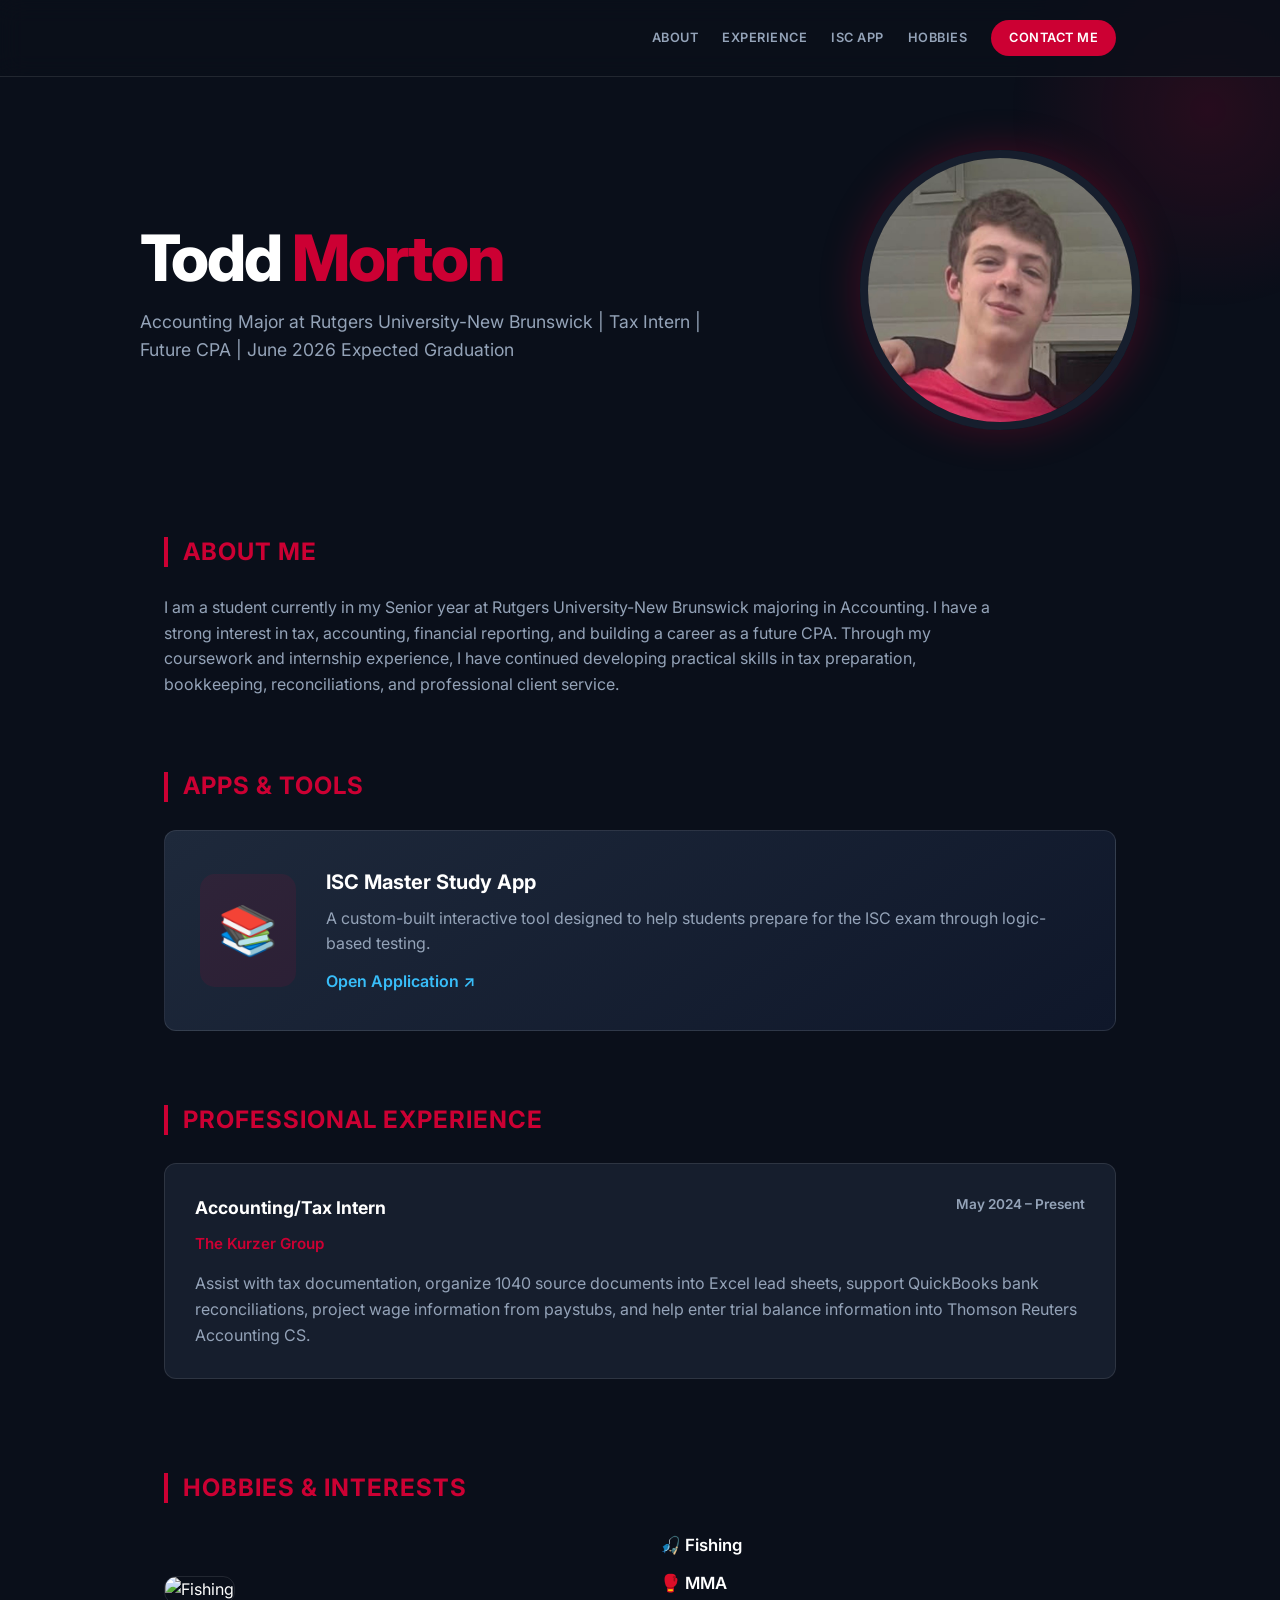
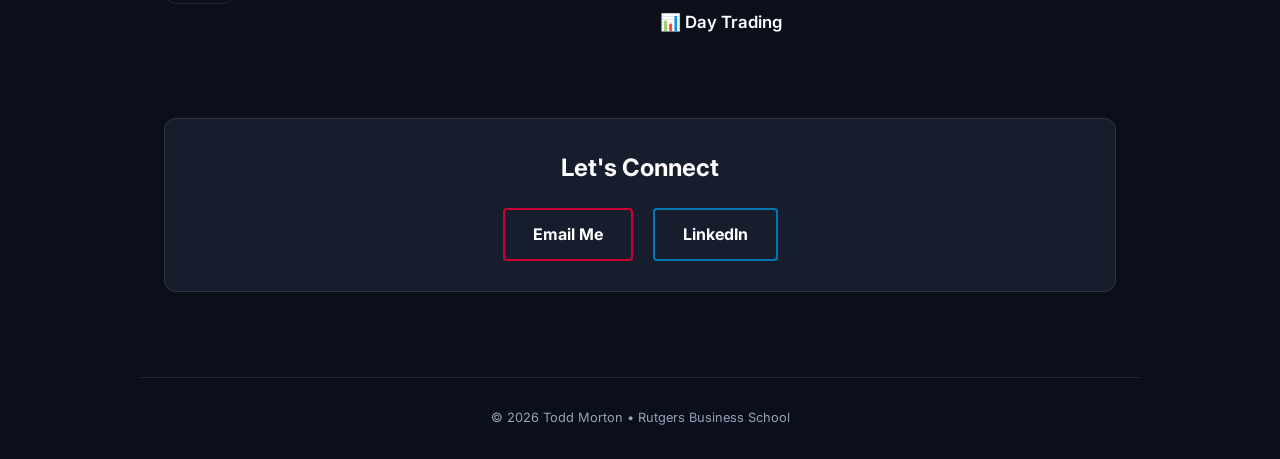
==== commit 8fd1ee87: "Add files via upload" ====
--- a/index.html
+++ b/index.html
@@ -3,27 +3,23 @@
 <head>
     <meta charset="UTF-8">
     <meta name="viewport" content="width=device-width, initial-scale=1.0">
-    <title>Todd Morton | Accounting Professional</title>
-    <link rel="preconnect" href="https://fonts.googleapis.com">
-    <link rel="preconnect" href="https://fonts.gstatic.com" crossorigin>
+    <title>Todd Morton | Accounting Portfolio</title>
+
+    <link rel="icon" href="data:image/svg+xml,<svg xmlns=%22http://www.w3.org/2000/svg%22 viewBox=%220 0 100 100%22><text y=%22.9em%22 font-size=%2290%22>📊</text></svg>">
+
     <link href="https://fonts.googleapis.com/css2?family=Inter:wght@300;400;600;700;800&display=swap" rel="stylesheet">
+
     <style>
         :root {
             --bg-dark: #0a0f1a;
             --bg-card: #161e2d;
-            --accent-red: #cc0033; /* Rutgers Red */
-            --accent-blue: #38bdf8;
+            --accent-red: #cc0033;
             --text-main: #ffffff;
             --text-muted: #94a3b8;
             --border: rgba(255, 255, 255, 0.1);
-            --transition: all 0.4s cubic-bezier(0.175, 0.885, 0.32, 1.275);
-        }
-
-        * {
-            margin: 0;
-            padding: 0;
-            box-sizing: border-box;
-        }
+        }
+
+        * { margin: 0; padding: 0; box-sizing: border-box; }
 
         html { scroll-behavior: smooth; }
 
@@ -35,7 +31,6 @@
             overflow-x: hidden;
         }
 
-        /* Modern Background Decoration */
         body::before {
             content: "";
             position: fixed;
@@ -53,7 +48,6 @@
             padding: 0 24px;
         }
 
-        /* Navigation */
         nav {
             position: fixed;
             top: 0;
@@ -67,45 +61,47 @@
 
         nav .container {
             display: flex;
-            justify-content: flex-end; /* Pushes links to the right since logo is gone */
+            justify-content: flex-end;
             align-items: center;
         }
 
         .nav-links {
             display: flex;
-            gap: 2rem;
+            gap: 1.5rem;
             align-items: center;
         }
 
         .nav-links a {
             text-decoration: none;
             color: var(--text-muted);
-            font-size: 0.85rem;
+            font-size: 0.8rem;
             font-weight: 600;
             text-transform: uppercase;
-            transition: var(--transition);
-        }
-
-        .nav-links a:hover { color: var(--text-main); }
+            letter-spacing: 0.5px;
+        }
+
+        .nav-links a:hover {
+            color: var(--text-main);
+        }
 
         .contact-pill {
             background: var(--accent-red);
             color: white !important;
-            padding: 8px 20px;
+            padding: 8px 18px;
             border-radius: 50px;
-            font-size: 0.8rem !important;
-        }
-
-        /* Hero Section */
+        }
+
         .hero {
-            padding: 180px 0 100px;
+            padding: 150px 0 60px;
             display: flex;
             align-items: center;
             justify-content: space-between;
             gap: 40px;
         }
 
-        .hero-text { flex: 1; }
+        .hero-text {
+            flex: 1;
+        }
 
         .hero-text h1 {
             font-size: 4rem;
@@ -115,13 +111,149 @@
             letter-spacing: -2px;
         }
 
-        .hero-text h1 span { color: var(--accent-red); }
+        .hero-text h1 span {
+            color: var(--accent-red);
+        }
 
         .hero-subtitle {
             font-size: 1.1rem;
             color: var(--text-muted);
-            margin-bottom: 30px;
-            max-width: 500px;
+            max-width: 600px;
+        }
+
+        .profile-img {
+            width: 280px;
+            height: 280px;
+            border-radius: 50%;
+            object-fit: cover;
+            border: 8px solid var(--bg-card);
+            box-shadow: 0 0 40px rgba(204, 0, 51, 0.3);
+        }
+
+        section {
+            padding: 35px 0;
+        }
+
+        .section-header {
+            margin-bottom: 24px;
+            display: flex;
+            align-items: center;
+            gap: 15px;
+        }
+
+        .section-header span {
+            width: 4px;
+            height: 30px;
+            background: var(--accent-red);
+            display: inline-block;
+        }
+
+        .section-header h2 {
+            text-transform: uppercase;
+            font-size: 1.5rem;
+            letter-spacing: 1px;
+            color: var(--accent-red);
+        }
+
+        .card,
+        .exp-card {
+            background: var(--bg-card);
+            border: 1px solid var(--border);
+            border-radius: 12px;
+            padding: 30px;
+            margin-bottom: 20px;
+        }
+
+        .about-content p {
+            color: var(--text-muted);
+            font-size: 1rem;
+            max-width: 850px;
+        }
+
+        .app-card {
+            background: linear-gradient(145deg, #1e293b, #0f172a);
+            border: 1px solid var(--border);
+            border-radius: 12px;
+            padding: 35px;
+            display: flex;
+            align-items: center;
+            gap: 30px;
+        }
+
+        .app-icon {
+            font-size: 3rem;
+            background: rgba(204, 0, 51, 0.1);
+            padding: 18px;
+            border-radius: 15px;
+        }
+
+        .app-details h3 {
+            margin-bottom: 8px;
+            font-size: 1.25rem;
+        }
+
+        .app-details p {
+            color: var(--text-muted);
+            margin-bottom: 12px;
+        }
+
+        .app-link {
+            color: #38bdf8;
+            text-decoration: none;
+            font-weight: 600;
+        }
+
+        .exp-header {
+            display: flex;
+            justify-content: space-between;
+            gap: 20px;
+            margin-bottom: 10px;
+        }
+
+        .exp-title {
+            font-weight: 700;
+            font-size: 1.1rem;
+        }
+
+        .exp-date {
+            color: var(--text-muted);
+            font-size: 0.85rem;
+            font-weight: 600;
+        }
+
+        .exp-company {
+            color: var(--accent-red);
+            font-size: 0.95rem;
+            font-weight: 600;
+            margin-bottom: 15px;
+            display: block;
+        }
+
+        .exp-card p {
+            color: var(--text-muted);
+        }
+
+        .hobby-section {
+            display: grid;
+            grid-template-columns: 1fr 1fr;
+            gap: 40px;
+            align-items: center;
+        }
+
+        .hobby-img-frame img {
+            width: 100%;
+            border-radius: 12px;
+            border: 1px solid var(--border);
+        }
+
+        .hobby-list li {
+            margin-bottom: 12px;
+            display: flex;
+            align-items: center;
+            gap: 10px;
+            font-weight: 600;
+            list-style: none;
+            font-size: 1.05rem;
         }
 
         .btn-view-projects {
@@ -132,175 +264,51 @@
             text-decoration: none;
             font-weight: 700;
             border-radius: 4px;
-            transition: var(--transition);
         }
 
         .btn-view-projects:hover {
             background: var(--accent-red);
-            transform: translateY(-3px);
-        }
-
-        .hero-image-wrapper {
-            position: relative;
-            flex-shrink: 0;
-        }
-
-        .profile-img {
-            width: 280px;
-            height: 280px;
-            border-radius: 50%;
-            object-fit: cover;
-            border: 8px solid var(--bg-card);
-            box-shadow: 0 0 40px rgba(204, 0, 51, 0.3);
-            position: relative;
-            z-index: 2;
-        }
-
-        /* Section Styling */
-        section { padding: 80px 0; }
-
-        .section-header {
-            margin-bottom: 40px;
-            display: flex;
-            align-items: center;
-            gap: 15px;
-        }
-
-        .section-header span {
-            width: 4px;
-            height: 30px;
-            background: var(--accent-red);
-            display: inline-block;
-        }
-
-        .section-header h2 {
-            text-transform: uppercase;
-            font-size: 1.5rem;
-            letter-spacing: 1px;
-        }
-
-        /* About Section */
-        .about-content p {
-            color: var(--text-muted);
-            margin-bottom: 20px;
-            font-size: 1.05rem;
-            max-width: 800px;
-        }
-
-        /* Experience Cards */
-        .exp-card {
-            background: var(--bg-card);
-            border: 1px solid var(--border);
-            border-radius: 12px;
-            padding: 30px;
-            margin-bottom: 20px;
-            transition: var(--transition);
-        }
-
-        .exp-card:hover { border-color: var(--accent-red); }
-
-        .exp-header {
-            display: flex;
-            justify-content: space-between;
-            margin-bottom: 15px;
-        }
-
-        .exp-title { font-weight: 700; font-size: 1.1rem; }
-        .exp-date { color: var(--text-muted); font-size: 0.8rem; font-weight: 600; }
-        .exp-company { color: var(--accent-red); font-size: 0.9rem; font-weight: 600; margin-bottom: 15px; display: block; }
-        
-        .exp-card p { color: var(--text-muted); font-size: 0.95rem; }
-
-        /* Featured Projects */
-        .project-grid {
-            display: grid;
-            grid-template-columns: 1fr;
-            max-width: 600px;
-        }
-
-        .project-card {
-            background: #e2e8f0;
-            border-radius: 12px;
-            overflow: hidden;
-            color: #1e293b;
-            transition: var(--transition);
-        }
-
-        .project-card:hover { transform: translateY(-10px); }
-
-        .project-top {
-            height: 120px;
-            display: flex;
-            align-items: center;
-            justify-content: center;
-            background: #cbd5e1;
-        }
-
-        .project-content {
-            padding: 25px;
-            background: white;
-        }
-
-        .tag-row { display: flex; gap: 8px; margin-bottom: 12px; }
-        .tag {
-            font-size: 0.65rem;
-            padding: 4px 8px;
-            border-radius: 2px;
-            font-weight: 700;
-            text-transform: uppercase;
-        }
-        .tag.red { background: #fee2e2; color: #991b1b; }
-        .tag.blue { background: #e0f2fe; color: #075985; }
-
-        .project-content h3 { font-size: 1.1rem; margin-bottom: 10px; }
-        .project-content p { font-size: 0.85rem; color: #64748b; line-height: 1.4; }
-
-        /* Hobbies Section */
-        .hobby-section {
-            display: grid;
-            grid-template-columns: 1fr 1fr;
-            gap: 40px;
-            align-items: center;
-        }
-
-        .hobby-img-frame {
-            border-radius: 12px;
-            overflow: hidden;
-            border: 1px solid var(--border);
-        }
-
-        .hobby-img-frame img { width: 100%; display: block; filter: grayscale(30%); }
-
-        .hobby-list { list-style: none; }
-        .hobby-list li {
-            margin-bottom: 12px;
-            display: flex;
-            align-items: center;
-            gap: 10px;
-            font-size: 1rem;
-            font-weight: 600;
-        }
-
-        /* Contact Section */
-        .contact-box {
-            text-align: center; 
-            background: linear-gradient(145deg, #161e2d, #0a0f1a);
-            padding: 50px;
-            border-radius: 12px;
-            border: 1px solid var(--border);
-        }
-
-        /* Responsive */
+        }
+
+        footer {
+            margin-top: 30px;
+        }
+
         @media (max-width: 850px) {
-            .hero { flex-direction: column-reverse; text-align: center; padding-top: 120px; }
-            .hobby-section { grid-template-columns: 1fr; }
-            .hero-text h1 { font-size: 3rem; }
-            .profile-img { width: 220px; height: 220px; }
-            nav .container { justify-content: center; }
-            .nav-links { gap: 1rem; }
+            .hero {
+                flex-direction: column-reverse;
+                text-align: center;
+                padding-top: 120px;
+            }
+
+            .hero-text h1 {
+                font-size: 3rem;
+            }
+
+            .hobby-section,
+            .app-card {
+                grid-template-columns: 1fr;
+                flex-direction: column;
+                text-align: center;
+            }
+
+            .exp-header {
+                flex-direction: column;
+            }
+
+            .nav-links {
+                gap: 0.8rem;
+                flex-wrap: wrap;
+                justify-content: center;
+            }
+
+            nav .container {
+                justify-content: center;
+            }
         }
     </style>
 </head>
+
 <body>
 
     <nav>
@@ -308,6 +316,7 @@
             <div class="nav-links">
                 <a href="#about">About</a>
                 <a href="#experience">Experience</a>
+                <a href="#apps">ISC App</a>
                 <a href="#hobbies">Hobbies</a>
                 <a href="#contact" class="contact-pill">Contact Me</a>
             </div>
@@ -317,98 +326,94 @@
     <header class="container hero">
         <div class="hero-text">
             <h1>Todd <span>Morton</span></h1>
-            <p class="hero-subtitle">Accounting Major at Rutgers University-New Brunswick | Tax Intern | Future CPA | June 2026 Expected Graduation</p>
-            <a href="#projects" class="btn-view-projects">View Projects</a>
+            <p class="hero-subtitle">
+                Accounting Major at Rutgers University-New Brunswick | Tax Intern | Future CPA | June 2026 Expected Graduation
+            </p>
         </div>
+
         <div class="hero-image-wrapper">
             <img src="Assets/PFP.jpeg" alt="Todd Morton" class="profile-img">
         </div>
     </header>
 
     <div class="container">
+
         <section id="about">
             <div class="section-header"><span></span><h2>About Me</h2></div>
             <div class="about-content">
-                <p>I am a student currently in my Junior year at Rutgers University - New Brunswick majoring in Accounting. I have a deep fascination with the art of business and financial integrity.</p>
-                <p>With hands-on tax and accounting experience, I have developed a sharp eye for detail and a commitment to regulatory compliance. My journey is fueled by a goal to become a CPA and build a significant career in public accounting.</p>
-                <p>Eventually, I plan on obtaining my Master's degree and contributing to the global accounting landscape with modern analytical tools and traditional expertise.</p>
+                <p>
+                    I am a student currently in my Senior year at Rutgers University-New Brunswick majoring in Accounting.
+                    I have a strong interest in tax, accounting, financial reporting, and building a career as a future CPA.
+                    Through my coursework and internship experience, I have continued developing practical skills in tax preparation,
+                    bookkeeping, reconciliations, and professional client service.
+                </p>
+            </div>
+        </section>
+
+        <section id="apps">
+            <div class="section-header"><span></span><h2>Apps & Tools</h2></div>
+
+            <div class="app-card">
+                <div class="app-icon">📚</div>
+                <div class="app-details">
+                    <h3>ISC Master Study App</h3>
+                    <p>
+                        A custom-built interactive tool designed to help students prepare for the ISC exam through logic-based testing.
+                    </p>
+                    <a href="ISCAPP/index.html" class="app-link">Open Application ↗</a>
+                </div>
             </div>
         </section>
 
         <section id="experience">
             <div class="section-header"><span></span><h2>Professional Experience</h2></div>
-            
+
             <div class="exp-card">
                 <div class="exp-header">
                     <span class="exp-title">Accounting/Tax Intern</span>
-                    <span class="exp-date">MAY 2024 – PRESENT</span>
+                    <span class="exp-date">May 2024 – Present</span>
                 </div>
+
                 <span class="exp-company">The Kurzer Group</span>
-                <p>Handling tax documentation and preparing Excel lead sheets. Utilizing QuickBooks for reconciliations and trial balance work with high attention to detail.</p>
-            </div>
-
-            <div class="exp-card">
-                <div class="exp-header">
-                    <span class="exp-title">Server / Waiter</span>
-                    <span class="exp-date">AUG 2021 – PRESENT</span>
-                </div>
-                <span class="exp-company">Rockaway Barn Restaurant</span>
-                <p>Managing fast-paced customer service and financial transactions while maintaining clear communication under pressure.</p>
-            </div>
-        </section>
-
-        <section id="projects">
-            <div class="section-header"><span></span><h2>Featured Projects</h2></div>
-            <div class="project-grid">
-                
-                <div class="project-card">
-                    <div class="project-top">
-                        <span style="font-size: 3rem;">📁</span>
-                    </div>
-                    <div class="project-content">
-                        <div class="tag-row">
-                            <span class="tag red">PwC SIMULATION</span>
-                            <span class="tag blue">TAX ANALYSIS</span>
-                        </div>
-                        <h3>PwC Tax Virtual Simulation</h3>
-                        <p>Analyzed book-to-tax differences and taxable income calculations. Summarized client findings and performed deep Excel data analysis.</p>
-                    </div>
-                </div>
-
+
+                <p>
+                    Assist with tax documentation, organize 1040 source documents into Excel lead sheets,
+                    support QuickBooks bank reconciliations, project wage information from paystubs,
+                    and help enter trial balance information into Thomson Reuters Accounting CS.
+                </p>
             </div>
         </section>
 
         <section id="hobbies">
             <div class="section-header"><span></span><h2>Hobbies & Interests</h2></div>
+
             <div class="hobby-section">
                 <div class="hobby-img-frame">
-                    <img src="Assets/fishing.jpg" alt="Fishing Interest">
+                    <img src="Assets/fishing.jpg" alt="Fishing">
                 </div>
-                <div class="hobby-content">
-                    <ul class="hobby-list">
-                        <li>🎣 Professional Bass Fishing</li>
-                        <li>🥊 Watching Mixed Martial Arts</li>
-                        <li>📊 Learning Day Trading Strategies</li>
-                    </ul>
-                    <p style="margin-top: 20px; font-size: 0.9rem; color: var(--text-muted);">I apply the same discipline from these hobbies—patience in fishing and strategy in day trading—to my professional accounting work.</p>
-                </div>
+
+                <ul class="hobby-list">
+                    <li>🎣 Fishing</li>
+                    <li>🥊 MMA</li>
+                    <li>📊 Day Trading</li>
+                </ul>
             </div>
         </section>
 
-        <section id="contact">
-            <div class="contact-box">
-                <h2 style="margin-bottom: 20px; font-size: 1.5rem; text-transform: uppercase;">Let's Connect</h2>
-                <p style="margin-bottom: 30px; color: var(--text-muted);">Currently open to internship and full-time opportunities.</p>
+        <section id="contact" style="text-align: center;">
+            <div class="card">
+                <h2 style="margin-bottom: 20px;">Let's Connect</h2>
                 <div style="display: flex; justify-content: center; gap: 20px; flex-wrap: wrap;">
                     <a href="mailto:trm168@rutgers.edu" class="btn-view-projects">Email Me</a>
                     <a href="https://www.linkedin.com/in/todd-morton-99712b32a/" target="_blank" class="btn-view-projects" style="border-color: #0077b5;">LinkedIn</a>
                 </div>
             </div>
         </section>
+
     </div>
 
     <footer>
-        <div class="container" style="text-align: center; padding: 40px 0; border-top: 1px solid var(--border);">
+        <div class="container" style="text-align: center; padding: 30px 0; border-top: 1px solid var(--border);">
             <p style="font-size: 0.8rem; color: var(--text-muted);">© 2026 Todd Morton • Rutgers Business School</p>
         </div>
     </footer>
